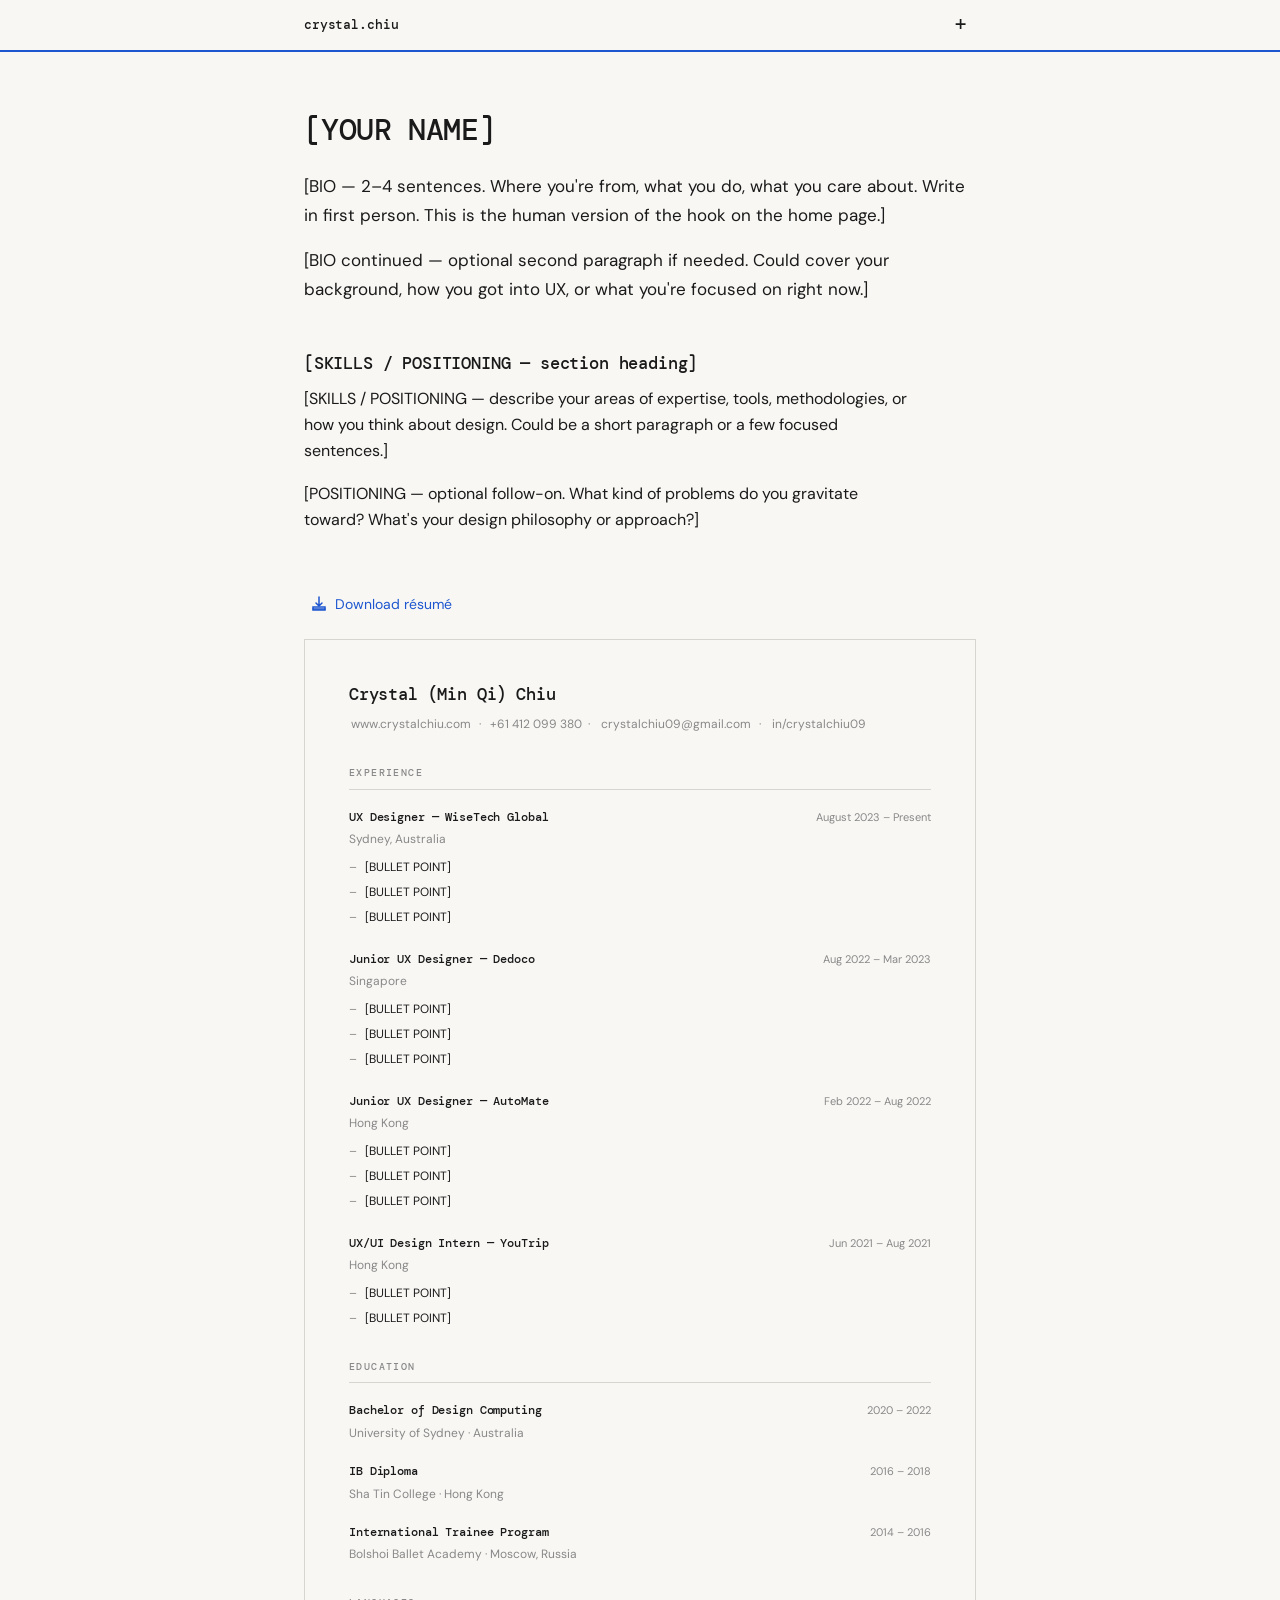
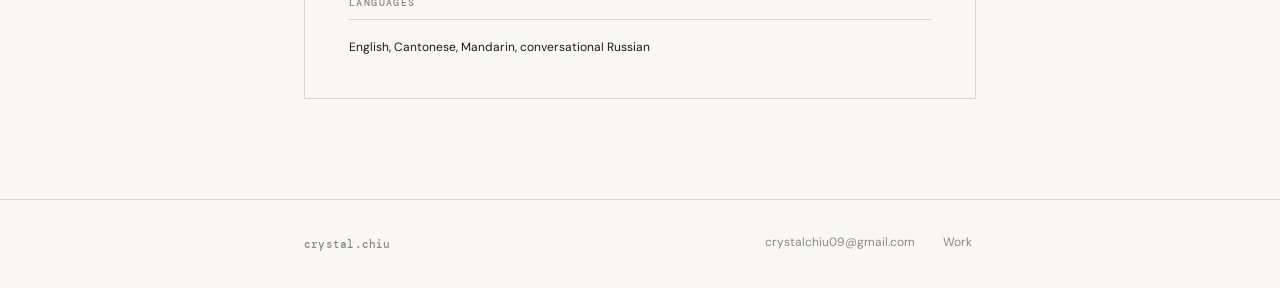
==== about.html @ 02e053de "Add portfolio files" ====
<!DOCTYPE html>
<html lang="en">
<head>
  <meta charset="UTF-8">
  <meta name="viewport" content="width=device-width, initial-scale=1.0">
  <title>About — crystal.chiu</title>
  <link rel="stylesheet" href="styles.css">
</head>
<body>

  <!-- ── NAVIGATION ─────────────────────────────────────────────── -->
  <nav id="site-nav">
    <div class="nav__inner">
      <span class="nav__id">crystal.chiu</span>
      <button class="nav__menu-btn" id="menu-btn" aria-label="Open menu" aria-expanded="false">+</button>
    </div>
  </nav>

  <!-- ── OVERLAY MENU ───────────────────────────────────────────── -->
  <div class="overlay" id="overlay" role="dialog" aria-modal="true" aria-label="Navigation menu">
    <button class="overlay__close" id="overlay-close" aria-label="Close menu">+</button>
    <ul class="overlay__nav">
      <li><a href="index.html">Home</a></li>
      <li><a href="about.html">About</a></li>
      <li><a href="index.html#work">Work</a></li>
    </ul>
  </div>

  <main>
    <div class="container">

      <!-- ── BIO ────────────────────────────────────────────────── -->
      <section class="about-bio">
        <h1>[YOUR NAME]</h1>
        <p>[BIO — 2–4 sentences. Where you're from, what you do, what you care about. Write in first person. This is the human version of the hook on the home page.]</p>
        <p>[BIO continued — optional second paragraph if needed. Could cover your background, how you got into UX, or what you're focused on right now.]</p>
      </section>

      <!-- ── SKILLS / POSITIONING ───────────────────────────────── -->
      <section class="skills-section">
        <h2>[SKILLS / POSITIONING — section heading]</h2>
        <p>[SKILLS / POSITIONING — describe your areas of expertise, tools, methodologies, or how you think about design. Could be a short paragraph or a few focused sentences.]</p>
        <p>[POSITIONING — optional follow-on. What kind of problems do you gravitate toward? What's your design philosophy or approach?]</p>
      </section>

      <!-- ── RESUME ─────────────────────────────────────────────── -->
      <section class="resume-section">

        <a href="crystal-chiu-resume.pdf" class="resume-download" download>
          <svg width="16" height="16" viewBox="0 0 16 16" fill="none" aria-hidden="true">
            <path d="M8 1v9M8 10l-3-3M8 10l3-3" stroke="currentColor" stroke-width="1.5" stroke-linecap="round" stroke-linejoin="round"/>
            <path d="M2 13h12" stroke="currentColor" stroke-width="1.5" stroke-linecap="round"/>
            <rect x="2" y="11" width="12" height="3" rx="0" stroke="currentColor" stroke-width="1.5" fill="none"/>
          </svg>
          Download résumé
        </a>

        <div class="resume">

          <p class="resume__name">Crystal (Min Qi) Chiu</p>
          <p class="resume__contact">
            <a href="https://www.crystalchiu.com">www.crystalchiu.com</a>&ensp;·&ensp;
            +61 412 099 380&ensp;·&ensp;
            <a href="mailto:crystalchiu09@gmail.com">crystalchiu09@gmail.com</a>&ensp;·&ensp;
            <a href="https://linkedin.com/in/crystalchiu09">in/crystalchiu09</a>
          </p>

          <!-- Experience -->
          <div class="resume__section">
            <p class="resume__section-heading">Experience</p>

            <div class="resume__entry">
              <div class="resume__entry-header">
                <span class="resume__role">UX Designer — WiseTech Global</span>
                <span class="resume__date">August 2023 – Present</span>
              </div>
              <p class="resume__org">Sydney, Australia</p>
              <ul class="resume__bullets">
                <li>[BULLET POINT]</li>
                <li>[BULLET POINT]</li>
                <li>[BULLET POINT]</li>
              </ul>
            </div>

            <div class="resume__entry">
              <div class="resume__entry-header">
                <span class="resume__role">Junior UX Designer — Dedoco</span>
                <span class="resume__date">Aug 2022 – Mar 2023</span>
              </div>
              <p class="resume__org">Singapore</p>
              <ul class="resume__bullets">
                <li>[BULLET POINT]</li>
                <li>[BULLET POINT]</li>
                <li>[BULLET POINT]</li>
              </ul>
            </div>

            <div class="resume__entry">
              <div class="resume__entry-header">
                <span class="resume__role">Junior UX Designer — AutoMate</span>
                <span class="resume__date">Feb 2022 – Aug 2022</span>
              </div>
              <p class="resume__org">Hong Kong</p>
              <ul class="resume__bullets">
                <li>[BULLET POINT]</li>
                <li>[BULLET POINT]</li>
                <li>[BULLET POINT]</li>
              </ul>
            </div>

            <div class="resume__entry">
              <div class="resume__entry-header">
                <span class="resume__role">UX/UI Design Intern — YouTrip</span>
                <span class="resume__date">Jun 2021 – Aug 2021</span>
              </div>
              <p class="resume__org">Hong Kong</p>
              <ul class="resume__bullets">
                <li>[BULLET POINT]</li>
                <li>[BULLET POINT]</li>
              </ul>
            </div>

          </div>

          <!-- Education -->
          <div class="resume__section">
            <p class="resume__section-heading">Education</p>

            <div class="resume__edu-entry">
              <div class="resume__edu-header">
                <span class="resume__degree">Bachelor of Design Computing</span>
                <span class="resume__date">2020 – 2022</span>
              </div>
              <p class="resume__school">University of Sydney · Australia</p>
            </div>

            <div class="resume__edu-entry">
              <div class="resume__edu-header">
                <span class="resume__degree">IB Diploma</span>
                <span class="resume__date">2016 – 2018</span>
              </div>
              <p class="resume__school">Sha Tin College · Hong Kong</p>
            </div>

            <div class="resume__edu-entry">
              <div class="resume__edu-header">
                <span class="resume__degree">International Trainee Program</span>
                <span class="resume__date">2014 – 2016</span>
              </div>
              <p class="resume__school">Bolshoi Ballet Academy · Moscow, Russia</p>
            </div>

          </div>

          <!-- Languages -->
          <div class="resume__section">
            <p class="resume__section-heading">Languages</p>
            <p class="resume__lang-list">English, Cantonese, Mandarin, conversational Russian</p>
          </div>

        </div><!-- .resume -->

      </section>

    </div>
  </main>

  <!-- ── FOOTER ─────────────────────────────────────────────────── -->
  <footer>
    <div class="footer__inner">
      <span class="footer__id">crystal.chiu</span>
      <ul class="footer__links">
        <li><a href="mailto:crystalchiu09@gmail.com">crystalchiu09@gmail.com</a></li>
        <li><a href="index.html">Work</a></li>
      </ul>
    </div>
  </footer>

  <script>
    (function () {
      var nav = document.getElementById('site-nav');
      var lastY = window.scrollY;

      window.addEventListener('scroll', function () {
        var y = window.scrollY;
        if (y > lastY && y > 80) {
          nav.classList.add('nav--hidden');
        } else {
          nav.classList.remove('nav--hidden');
        }
        lastY = y;
      }, { passive: true });

      var btn = document.getElementById('menu-btn');
      var overlay = document.getElementById('overlay');
      var closeBtn = document.getElementById('overlay-close');
      var overlayLinks = overlay.querySelectorAll('a');

      function openOverlay() {
        overlay.classList.add('overlay--open');
        btn.setAttribute('aria-expanded', 'true');
        document.body.style.overflow = 'hidden';
        closeBtn.focus();
      }

      function closeOverlay() {
        overlay.classList.remove('overlay--open');
        btn.setAttribute('aria-expanded', 'false');
        document.body.style.overflow = '';
        btn.focus();
      }

      btn.addEventListener('click', function () {
        overlay.classList.contains('overlay--open') ? closeOverlay() : openOverlay();
      });

      closeBtn.addEventListener('click', closeOverlay);

      overlayLinks.forEach(function (link) {
        link.addEventListener('click', closeOverlay);
      });

      document.addEventListener('keydown', function (e) {
        if (e.key === 'Escape' && overlay.classList.contains('overlay--open')) {
          closeOverlay();
        }
      });
    }());
  </script>

</body>
</html>
---- styles.css ----
@import url('https://fonts.googleapis.com/css2?family=DM+Mono:ital,wght@0,400;0,500;1,400&family=DM+Sans:ital,opsz,wght@0,9..40,300;0,9..40,400;0,9..40,500;1,9..40,400&family=Inter:wght@400;500;600&display=swap');

/* ─── Custom Properties ──────────────────────────────────────────── */

:root {
  --bg:             #F8F7F4;
  --blue:           #1d56cf;
  --dark:           #1a1a1a;
  --text:           #1a1a1a;
  --muted:          #888;
  --border:         #d6d5d0;
  --hl:             rgba(29, 86, 207, 0.09);
  --font-mono:      'DM Mono', monospace;
  --font-sans:      'DM Sans', sans-serif;
  --max-w:          720px;
  --nav-h:          52px;
  --folder-blue:    #74bde0;
  --folder-blue-dk: #5aabde;
  --sticker-purple: #6b2df5;
  --sticker-pink:   #ff2d8f;
}

/* ─── DM Mono weight cap (max available: 500 Medium) ─────────────── */

.nav__id, .nav__menu-btn, .overlay__close, .overlay__nav a,
h1, h2, h3,
.section-label, .case-study-label, .case-study-title,
.gate-divider__label, .gate__prompt, .gate__submit, .gate__error,
.resume__name, .resume__section-heading, .resume__role, .resume__degree,
.footer__id, .folder-hero__name, .case-study-back {
  font-weight: 500;
}

/* ─── Reset ──────────────────────────────────────────────────────── */

*, *::before, *::after {
  box-sizing: border-box;
  margin: 0;
  padding: 0;
}

html {
  scroll-behavior: smooth;
}

body {
  background: var(--bg);
  color: var(--text);
  font-family: var(--font-sans);
  font-size: 16px;
  line-height: 1.65;
  -webkit-font-smoothing: antialiased;
  -moz-osx-font-smoothing: grayscale;
}

img, svg {
  display: block;
  max-width: 100%;
}

/* ─── Navigation ─────────────────────────────────────────────────── */

nav {
  position: fixed;
  top: 0;
  left: 0;
  right: 0;
  height: var(--nav-h);
  background: var(--bg);
  border-bottom: 2px solid var(--blue);
  z-index: 100;
  transition: transform 0.28s ease;
}

nav.nav--hidden {
  transform: translateY(calc(-1 * var(--nav-h) - 2px));
}

.nav__inner {
  display: flex;
  align-items: center;
  justify-content: space-between;
  max-width: var(--max-w);
  margin: 0 auto;
  height: 100%;
  padding: 0 24px;
}

.nav__id {
  font-family: var(--font-mono);
  font-size: 13px;
  font-weight: 500;
  color: var(--text);
  white-space: nowrap;
  letter-spacing: -0.01em;
}

.nav__menu-btn {
  background: none;
  border: none;
  cursor: pointer;
  font-family: var(--font-mono);
  font-size: 22px;
  font-weight: 400;
  color: var(--text);
  line-height: 1;
  padding: 0;
  width: 32px;
  height: 32px;
  display: flex;
  align-items: center;
  justify-content: center;
  transition: background-color 0.15s ease;
}

.nav__menu-btn:hover {
  background-color: var(--hl);
}

/* ─── Nav — Inline items (index.html) ───────────────────────────── */

.nav__items {
  display: flex;
  align-items: center;
  gap: 20px;
}

/* work ∨ dropdown */
.nav__work {
  position: relative;
}

.nav__work-label {
  font-family: var(--font-sans);
  font-size: 13px;
  color: var(--muted);
  cursor: default;
  padding: 3px 6px;
  transition: background-color 0.15s ease, color 0.15s ease;
  user-select: none;
}

.nav__chevron {
  font-size: 9px;
  margin-left: 1px;
}

.nav__work:hover .nav__work-label {
  background-color: var(--hl);
  color: var(--text);
}

.nav__work-menu {
  position: absolute;
  top: calc(100% + 10px);
  left: -8px;
  background: var(--bg);
  border: 1px solid var(--border);
  min-width: 190px;
  z-index: 150;
  display: none;
}

.nav__work:hover .nav__work-menu {
  display: block;
}

.nav__work-menu a {
  display: block;
  font-family: var(--font-sans);
  font-size: 13px;
  color: var(--text);
  text-decoration: none;
  padding: 10px 14px;
  border-bottom: 1px solid var(--border);
  transition: background-color 0.15s ease;
}

.nav__work-menu a:last-child {
  border-bottom: none;
}

.nav__work-menu a:hover {
  background-color: var(--hl);
}

/* resume link */
.nav__resume {
  font-family: var(--font-sans);
  font-size: 13px;
  color: var(--muted);
  text-decoration: none;
  padding: 3px 6px;
  transition: background-color 0.15s ease, color 0.15s ease;
}

.nav__resume:hover {
  background-color: var(--hl);
  color: var(--text);
}

/* ─── Overlay Menu ───────────────────────────────────────────────── */

.overlay {
  position: fixed;
  inset: 0;
  background: var(--dark);
  z-index: 200;
  display: flex;
  flex-direction: column;
  align-items: center;
  justify-content: center;
  opacity: 0;
  pointer-events: none;
  transition: opacity 0.22s ease;
}

.overlay.overlay--open {
  opacity: 1;
  pointer-events: all;
}

.overlay__close {
  position: absolute;
  top: 10px;
  right: 24px;
  background: none;
  border: none;
  cursor: pointer;
  font-family: var(--font-mono);
  font-size: 22px;
  font-weight: 400;
  color: #666;
  width: 32px;
  height: 32px;
  display: flex;
  align-items: center;
  justify-content: center;
  transition: color 0.15s ease, background-color 0.15s ease;
}

.overlay__close:hover {
  color: #fff;
  background-color: rgba(255, 255, 255, 0.06);
}

.overlay__nav {
  list-style: none;
  text-align: center;
  display: flex;
  flex-direction: column;
  gap: 24px;
}

.overlay__nav a {
  font-family: var(--font-mono);
  font-size: clamp(34px, 7vw, 58px);
  font-weight: 500;
  color: #c0c0c0;
  text-decoration: none;
  display: inline-block;
  padding: 4px 16px;
  letter-spacing: -0.03em;
  transition: background-color 0.15s ease, color 0.15s ease;
}

.overlay__nav a:hover {
  background-color: rgba(29, 86, 207, 0.22);
  color: #fff;
}

/* ─── Layout ─────────────────────────────────────────────────────── */

main {
  padding-top: calc(var(--nav-h) + 60px);
  padding-bottom: 100px;
}

.container {
  max-width: var(--max-w);
  margin: 0 auto;
  padding: 0 24px;
}

/* ─── Typography ─────────────────────────────────────────────────── */

h1 {
  font-family: var(--font-mono);
  font-size: clamp(22px, 4vw, 30px);
  font-weight: 500;
  line-height: 1.2;
  letter-spacing: -0.02em;
  margin-bottom: 24px;
}

h2 {
  font-family: var(--font-mono);
  font-size: clamp(14px, 2vw, 17px);
  font-weight: 500;
  line-height: 1.3;
  letter-spacing: -0.01em;
  margin-bottom: 12px;
  margin-top: 44px;
}

h3 {
  font-family: var(--font-mono);
  font-size: 13px;
  font-weight: 500;
  line-height: 1.4;
  margin-bottom: 8px;
  margin-top: 28px;
}

p {
  margin-bottom: 16px;
}

p:last-child {
  margin-bottom: 0;
}

a {
  color: var(--blue);
  text-decoration: none;
}

ul, ol {
  padding-left: 20px;
}

li {
  margin-bottom: 6px;
}

/* ─── Home — Folder Hero ─────────────────────────────────────────── */

.folder-hero {
  display: flex;
  flex-direction: column;
  align-items: center;
  padding-top: 44px;
  margin-bottom: 72px;
  /* paint above the fixed nav (z:100) so stickers are never clipped */
  position: relative;
  z-index: 101;
}

/* Hover trigger. Width drives the SVG scale; height is set by .folder__bottom img. */
.folder {
  position: relative;
  width: 420px;
  cursor: pointer;
  isolation: isolate;
}

/* ── SVG layers ── */

/* Layer 1 — back folder (tab + body). In-flow → sets container height. */
.folder__bottom {
  display: block;
  width: 100%;
  position: relative;
  z-index: 1;
}

/* Layer 3 — front panel. Both SVGs bottom-aligned; default (taller) covers
   stickers at rest; hover (shorter) reveals them on hover.
   Default SVG height  = 420 × 815/1160 ≈ 295px → top edge ≈ 62px from container top
   Hover  SVG height  = 420 × 572/1160 ≈ 207px → top edge ≈ 151px from container top */
.folder__top {
  position: absolute;
  bottom: 0;
  left: 0;
  width: 100%;
  z-index: 3;
  pointer-events: none;
  transition: opacity 0.38s ease;
}
.folder__top--default { opacity: 1; }
.folder__top--hover   { opacity: 0; }

.folder:hover .folder__top--default { opacity: 0; }
.folder:hover .folder__top--hover   { opacity: 1; }

/* ─── Stickers ───────────────────────────────────────────────────── */

/* Layer 2 — stickers sit between back (z:1) and front (z:3).
   Font/size spec: Inter 500, -0.02em tracking, 5px stroke, bold look. */
.sticker {
  position: absolute;
  z-index: 2;
  font-family: 'Inter', sans-serif;
  font-weight: 700;
  font-size: 18px;
  letter-spacing: -0.02em;
  line-height: 1;
  white-space: nowrap;
  padding: 11px 24px;
  border-radius: 999px;
  background: #fff;
  border: 4px solid;
  text-decoration: none;
  /* Smooth return to resting state on hover-out */
  transition: transform 0.3s ease-out;
}

.sticker-purple {
  color: var(--sticker-purple);
  border-color: var(--sticker-purple);
}

.sticker-pink {
  color: var(--sticker-pink);
  border-color: var(--sticker-pink);
}

/* Sticker positions — two rows inside the ~102px hover-reveal gap.
   Container = 420×358px. Default panel top ≈ y:62. Hover panel top ≈ y:151.

   Row 1 (top ≈ 52–57px): pill tops peek 5–11px above default panel at y:62.
   Row 2 (top ≈ 93–97px): fully hidden behind default panel, revealed on hover.

   Horizontal layout (pill widths at 18px Inter):
     sticker-1 "ux designer"      ≈ 178px wide → x:228–406
     sticker-2 "@ wisetech global"≈ 248px wide → x:0–248   (text ends ~214, gap before sticker-1 ✓)
     sticker-3 "sydney, australia"≈ 236px wide → x:10–246  (text ends ~210, gap before sticker-4 ✓)
     sticker-4 "contact me!"      ≈ 170px wide → x:236–406

   DOM order: sticker-3 → sticker-4 → sticker-2 → sticker-1
   (Row 1 stickers painted on top of Row 2, so row 1 pill bodies mask row 2 tops) */
.sticker-1 { left: 228px; top:  52px; transform: rotate(-5deg);  } /* ux designer       */
.sticker-2 { left:   0px; top:  57px; transform: rotate(-7deg);  } /* @ wisetech global */
.sticker-3 { left:  10px; top: 100px; transform: rotate(7deg);   } /* sydney, australia */
.sticker-4 { left: 236px; top: 100px; transform: rotate(-5deg);  } /* contact me!       */

/* Disable transition during forward animation so it doesn't fight @keyframes */
.folder:hover .sticker {
  transition: none;
}

/* Staggered reveal — stickers slide up with spring easing as panel opens.
   from-transform matches resting rotation to prevent jump on hover-in. */
.folder:hover .sticker-1 { animation: reveal-1 0.38s cubic-bezier(0.34, 1.56, 0.64, 1) 0.00s forwards; }
.folder:hover .sticker-2 { animation: reveal-2 0.38s cubic-bezier(0.34, 1.56, 0.64, 1) 0.07s forwards; }
.folder:hover .sticker-3 { animation: reveal-3 0.38s cubic-bezier(0.34, 1.56, 0.64, 1) 0.14s forwards; }
.folder:hover .sticker-4 { animation: reveal-4 0.38s cubic-bezier(0.34, 1.56, 0.64, 1) 0.21s forwards; }

@keyframes reveal-1 {
  from { transform: rotate(-5deg) translateY(10px); }
  to   { transform: rotate(-5deg) translateY(0px);  }
}
@keyframes reveal-2 {
  from { transform: rotate(-7deg) translateY(10px); }
  to   { transform: rotate(-7deg) translateY(0px);  }
}
@keyframes reveal-3 {
  from { transform: rotate(7deg)  translateY(10px); }
  to   { transform: rotate(7deg)  translateY(0px);  }
}
@keyframes reveal-4 {
  from { transform: rotate(-5deg) translateY(10px); }
  to   { transform: rotate(-5deg) translateY(0px);  }
}

/* crystal.chiu name below folder */
.folder-hero__name {
  font-family: var(--font-mono);
  font-weight: 500;
  font-size: clamp(24px, 5vw, 40px);
  letter-spacing: -0.02em;
  color: var(--text);
  margin-top: 20px;
  margin-bottom: 0;
  line-height: 1;
  user-select: none;
}

/* ─── Section Label ──────────────────────────────────────────────── */

.section-label {
  font-family: var(--font-mono);
  font-size: 10px;
  text-transform: uppercase;
  letter-spacing: 0.14em;
  color: var(--muted);
  display: block;
  margin-bottom: 0;
}

/* ─── Project List ───────────────────────────────────────────────── */

.project-list {
  list-style: none;
  border-top: 1px solid var(--border);
  margin-top: 12px;
  padding: 0;
}

.project-entry {
  padding: 22px 0;
  border-bottom: 1px solid var(--border);
  display: grid;
  grid-template-columns: 1fr auto;
  align-items: center;
  gap: 20px;
}

.project-entry__title {
  font-family: 'Inter', sans-serif;
  font-size: 14px;
  font-weight: 600;
  margin: 0 0 5px 0;
  letter-spacing: -0.01em;
}

.project-entry__tagline {
  font-size: 14px;
  color: var(--muted);
  margin: 0;
  line-height: 1.5;
}

.project-entry__link {
  font-family: 'Inter', sans-serif;
  font-size: 11px;
  font-weight: 500;
  letter-spacing: 0.01em;
  color: var(--blue);
  text-decoration: none;
  white-space: nowrap;
  padding: 6px 12px;
  border: 1px solid var(--blue);
  transition: background-color 0.15s ease, color 0.15s ease;
}

.project-entry__link:hover {
  background-color: var(--blue);
  color: #fff;
}

/* ─── About Page ─────────────────────────────────────────────────── */

.about-bio p {
  font-size: 17px;
  line-height: 1.7;
  max-width: 56ch;
}

.skills-section {
  margin-top: 48px;
}

.skills-section p {
  font-size: 16px;
  max-width: 56ch;
}

/* ─── Resume ─────────────────────────────────────────────────────── */

.resume-section {
  margin-top: 56px;
}

.resume-download {
  display: inline-flex;
  align-items: center;
  gap: 8px;
  font-family: var(--font-sans);
  font-size: 14px;
  color: var(--blue);
  text-decoration: none;
  padding: 3px 7px;
  margin-bottom: 20px;
  transition: background-color 0.15s ease;
}

.resume-download:hover {
  background-color: var(--hl);
}

.resume-download svg {
  flex-shrink: 0;
}

.resume {
  border: 1px solid var(--border);
  padding: 40px 44px;
}

.resume__name {
  font-family: var(--font-mono);
  font-size: 17px;
  font-weight: 500;
  letter-spacing: -0.01em;
  margin-bottom: 6px;
}

.resume__contact {
  font-size: 12px;
  color: var(--muted);
  line-height: 1.8;
  margin-bottom: 0;
}

.resume__contact a {
  color: var(--muted);
  text-decoration: none;
  padding: 0 2px;
  transition: background-color 0.15s ease, color 0.15s ease;
}

.resume__contact a:hover {
  background-color: var(--hl);
  color: var(--blue);
}

.resume__section {
  margin-top: 30px;
}

.resume__section-heading {
  font-family: var(--font-mono);
  font-size: 10px;
  font-weight: 500;
  text-transform: uppercase;
  letter-spacing: 0.14em;
  color: var(--muted);
  border-bottom: 1px solid var(--border);
  padding-bottom: 7px;
  margin-bottom: 18px;
}

.resume__entry {
  margin-bottom: 22px;
}

.resume__entry:last-child {
  margin-bottom: 0;
}

.resume__entry-header {
  display: flex;
  justify-content: space-between;
  align-items: baseline;
  gap: 16px;
  margin-bottom: 2px;
  flex-wrap: wrap;
}

.resume__role {
  font-family: var(--font-mono);
  font-size: 12px;
  font-weight: 500;
  letter-spacing: -0.01em;
}

.resume__date {
  font-family: var(--font-sans);
  font-size: 11px;
  color: var(--muted);
  white-space: nowrap;
}

.resume__org {
  font-family: var(--font-sans);
  font-size: 12px;
  color: var(--muted);
  margin-bottom: 9px;
}

.resume__bullets {
  list-style: none;
  padding: 0;
  margin: 0;
}

.resume__bullets li {
  font-family: var(--font-sans);
  font-size: 12px;
  line-height: 1.65;
  padding-left: 16px;
  position: relative;
  margin-bottom: 5px;
  color: var(--text);
}

.resume__bullets li:last-child {
  margin-bottom: 0;
}

.resume__bullets li::before {
  content: '–';
  position: absolute;
  left: 0;
  color: var(--muted);
}

.resume__edu-entry {
  margin-bottom: 18px;
}

.resume__edu-entry:last-child {
  margin-bottom: 0;
}

.resume__edu-header {
  display: flex;
  justify-content: space-between;
  align-items: baseline;
  gap: 16px;
  flex-wrap: wrap;
}

.resume__degree {
  font-family: var(--font-mono);
  font-size: 12px;
  font-weight: 500;
  letter-spacing: -0.01em;
}

.resume__school {
  font-family: var(--font-sans);
  font-size: 12px;
  color: var(--muted);
  margin-top: 3px;
}

.resume__lang-list {
  font-family: var(--font-sans);
  font-size: 12px;
  color: var(--text);
  margin-top: 8px;
  line-height: 1.65;
}

/* ─── Case Study Pages ───────────────────────────────────────────── */

.case-study-back {
  font-family: var(--font-mono);
  font-size: 11px;
  font-weight: 500;
  letter-spacing: 0.05em;
  color: var(--muted);
  text-decoration: none;
  display: inline-flex;
  align-items: center;
  gap: 6px;
  margin-bottom: 36px;
  padding: 2px 5px;
  transition: background-color 0.15s ease, color 0.15s ease;
}

.case-study-back:hover {
  background-color: var(--hl);
  color: var(--blue);
}

.case-study-label {
  font-family: var(--font-mono);
  font-size: 10px;
  font-weight: 500;
  text-transform: uppercase;
  letter-spacing: 0.14em;
  color: var(--muted);
  display: block;
  margin-bottom: 12px;
}

.case-study-title {
  font-family: var(--font-mono);
  font-size: clamp(22px, 4vw, 30px);
  font-weight: 500;
  letter-spacing: -0.025em;
  margin-bottom: 20px;
}

.tldr {
  font-size: 17px;
  font-weight: 500;
  line-height: 1.65;
  max-width: 56ch;
  color: var(--text);
  margin-bottom: 52px;
}

.teaser-section {
  margin-bottom: 36px;
}

.teaser-section h2 {
  margin-top: 0;
}

.teaser-section p {
  font-size: 15px;
  color: var(--muted);
  max-width: 58ch;
}

/* ─── Password Gate ──────────────────────────────────────────────── */

.gate-divider {
  margin: 64px 0 44px;
  display: flex;
  align-items: center;
  gap: 16px;
}

.gate-divider::before,
.gate-divider::after {
  content: '';
  flex: 1;
  height: 1px;
  background: var(--border);
}

.gate-divider__label {
  font-family: var(--font-mono);
  font-size: 10px;
  font-weight: 500;
  text-transform: uppercase;
  letter-spacing: 0.14em;
  color: var(--muted);
  white-space: nowrap;
}

.gate {
  margin-bottom: 80px;
}

.gate__prompt {
  font-family: var(--font-mono);
  font-size: 11px;
  font-weight: 500;
  text-transform: uppercase;
  letter-spacing: 0.1em;
  color: var(--muted);
  display: block;
  margin-bottom: 14px;
}

.gate__form {
  display: flex;
  max-width: 360px;
}

.gate__input {
  flex: 1;
  font-family: var(--font-mono);
  font-size: 13px;
  padding: 10px 14px;
  background: var(--bg);
  border: 1px solid var(--border);
  border-right: none;
  color: var(--text);
  outline: none;
  transition: border-color 0.15s ease;
  min-width: 0;
}

.gate__input:focus {
  border-color: var(--blue);
}

.gate__input::placeholder {
  color: #c0c0b8;
}

.gate__submit {
  font-family: var(--font-mono);
  font-size: 11px;
  font-weight: 500;
  letter-spacing: 0.06em;
  padding: 10px 18px;
  background: var(--blue);
  color: #fff;
  border: 1px solid var(--blue);
  cursor: pointer;
  white-space: nowrap;
  transition: opacity 0.15s ease;
}

.gate__submit:hover {
  opacity: 0.82;
}

.gate__error {
  font-family: var(--font-mono);
  font-size: 11px;
  font-weight: 500;
  color: #b52a2a;
  margin-top: 10px;
  display: none;
  letter-spacing: 0.02em;
}

.gate__error.visible {
  display: block;
}

.full-content {
  display: none;
}

.full-content.unlocked {
  display: block;
}

.full-content h2 {
  margin-top: 44px;
}

.full-content h2:first-child {
  margin-top: 0;
}

.full-content p {
  font-size: 15px;
  max-width: 58ch;
}

/* ─── Footer ─────────────────────────────────────────────────────── */

footer {
  border-top: 1px solid var(--border);
  padding: 28px 0;
}

.footer__inner {
  max-width: var(--max-w);
  margin: 0 auto;
  padding: 0 24px;
  display: flex;
  justify-content: space-between;
  align-items: center;
  gap: 16px;
  flex-wrap: wrap;
}

.footer__id {
  font-family: var(--font-mono);
  font-size: 11px;
  font-weight: 500;
  color: var(--muted);
  letter-spacing: 0.02em;
}

.footer__links {
  display: flex;
  gap: 20px;
  list-style: none;
  padding: 0;
}

.footer__links a {
  font-family: var(--font-sans);
  font-size: 12px;
  color: var(--muted);
  text-decoration: none;
  padding: 2px 4px;
  transition: background-color 0.15s ease, color 0.15s ease;
}

.footer__links a:hover {
  background-color: var(--hl);
  color: var(--blue);
}

/* ─── Responsive ─────────────────────────────────────────────────── */

@media (max-width: 600px) {
  .project-entry {
    grid-template-columns: 1fr;
  }

  .project-entry__link {
    justify-self: start;
    margin-top: 10px;
  }

  .resume {
    padding: 28px 20px;
  }

  .resume__entry-header,
  .resume__edu-header {
    flex-direction: column;
    gap: 1px;
  }

  .gate__form {
    max-width: 100%;
  }

  .folder-hero__name {
    font-size: clamp(26px, 10vw, 36px);
  }
}
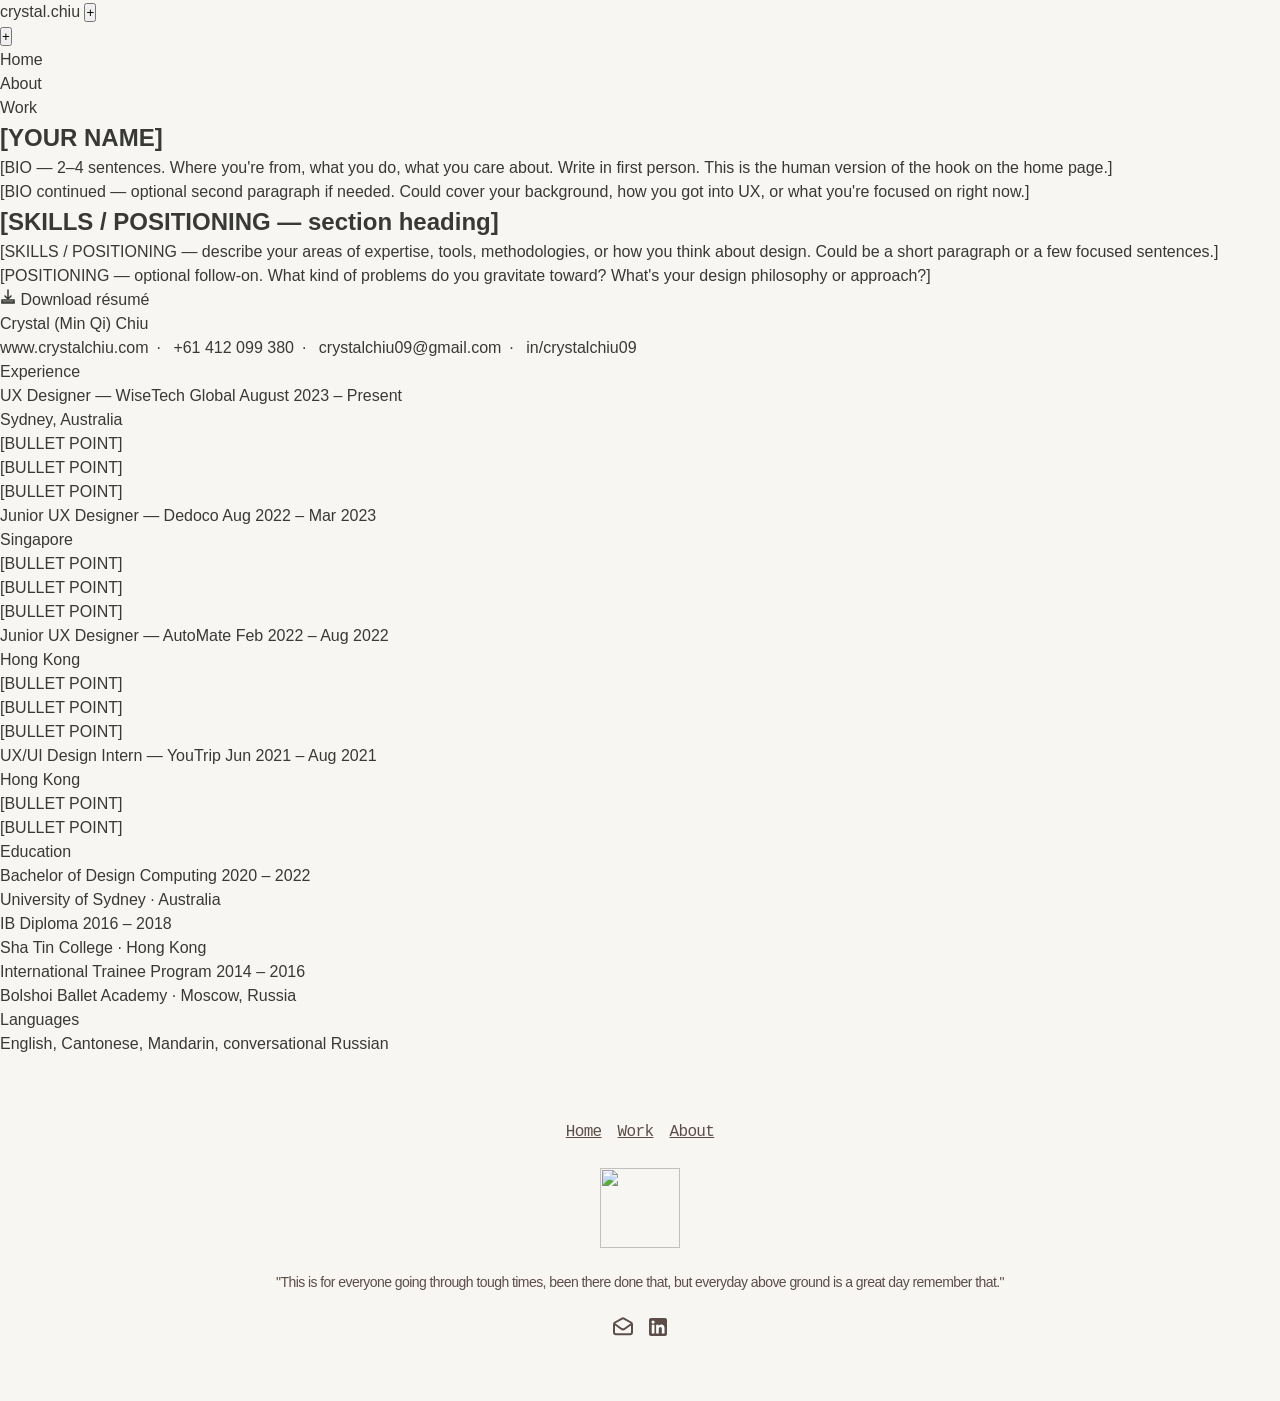
==== commit 54d2b0f6: "Add footer to all pages with nav links, social icons, and hover states Co-Authored-By: Claude Sonnet" ====
--- a/about.html
+++ b/about.html
@@ -166,14 +166,30 @@
   </main>
 
   <!-- ── FOOTER ─────────────────────────────────────────────────── -->
-  <footer>
-    <div class="footer__inner">
-      <span class="footer__id">crystal.chiu</span>
-      <ul class="footer__links">
-        <li><a href="mailto:crystalchiu09@gmail.com">crystalchiu09@gmail.com</a></li>
-        <li><a href="index.html">Work</a></li>
-      </ul>
-    </div>
+  <footer class="footer">
+      <div class="footer-links">
+          <a href="index.html" class="footer-link">Home</a>
+          <a href="index.html#work" class="footer-link">Work</a>
+          <a href="index.html#about" class="footer-link">About</a>
+      </div>
+      <img src="images/footer-icon.png" alt="" class="footer-icon">
+      <p class="footer-quote">
+          "This is for everyone going through tough times, been there done that, but everyday above ground is a great day remember that."
+      </p>
+      <div class="footer-socials">
+          <a href="mailto:crystalchiu09@gmail.com" target="_blank" class="footer-social" aria-label="Email">
+              <svg width="20" height="20" viewBox="0 0 20 20" fill="none" xmlns="http://www.w3.org/2000/svg">
+                  <path d="M2 7.2865L8.2 11.715C9.2667 12.4769 10.7333 12.4769 11.8 11.715L18 7.28645" stroke="currentColor" stroke-width="2" stroke-linecap="round" stroke-linejoin="round"/>
+                  <path d="M1 7.28325C1 6.5436 1.39378 5.8621 2.02871 5.5029L9.0287 1.54274C9.6328 1.20102 10.3672 1.20102 10.9713 1.54274L17.9713 5.5029C18.6062 5.8621 19 6.5436 19 7.28325V15.2498C19 16.3746 18.1046 17.2864 17 17.2864H3C1.89543 17.2864 1 16.3746 1 15.2498V7.28325Z" stroke="currentColor" stroke-width="2" stroke-linecap="round"/>
+              </svg>
+          </a>
+          <a href="https://www.linkedin.com/in/crystalchiu01/" target="_blank" class="footer-social" aria-label="LinkedIn">
+              <svg width="18" height="18" viewBox="0 0 18 18" fill="none" xmlns="http://www.w3.org/2000/svg">
+                  <path fill-rule="evenodd" clip-rule="evenodd" d="M2 18H16C17.1046 18 18 17.1046 18 16V2C18 0.89543 17.1046 0 16 0H2C0.89543 0 0 0.89543 0 2V16C0 17.1046 0.89543 18 2 18Z" fill="currentColor"/>
+                  <path fill-rule="evenodd" clip-rule="evenodd" d="M15.5 15.5H12.8289V10.9505C12.8289 9.70319 12.3549 9.00613 11.3677 9.00613C10.2937 9.00613 9.73252 9.73153 9.73252 10.9505V15.5H7.15833V6.83333H9.73252V8.00073C9.73252 8.00073 10.5065 6.56855 12.3456 6.56855C14.1839 6.56855 15.5 7.69112 15.5 10.0128V15.5ZM4.08734 5.6985C3.21051 5.6985 2.5 4.98241 2.5 4.09925C2.5 3.21609 3.21051 2.5 4.08734 2.5C4.96416 2.5 5.67425 3.21609 5.67425 4.09925C5.67425 4.98241 4.96416 5.6985 4.08734 5.6985ZM2.75814 15.5H5.44235V6.83333H2.75814V15.5Z" fill="white"/>
+              </svg>
+          </a>
+      </div>
   </footer>
 
   <script>
--- a/styles.css
+++ b/styles.css
@@ -1,999 +1,681 @@
-@import url('https://fonts.googleapis.com/css2?family=DM+Mono:ital,wght@0,400;0,500;1,400&family=DM+Sans:ital,opsz,wght@0,9..40,300;0,9..40,400;0,9..40,500;1,9..40,400&family=Inter:wght@400;500;600&display=swap');
-
-/* ─── Custom Properties ──────────────────────────────────────────── */
-
+/* ==========================================
+   CSS Custom Properties
+   ========================================== */
 :root {
-  --bg:             #F8F7F4;
-  --blue:           #1d56cf;
-  --dark:           #1a1a1a;
-  --text:           #1a1a1a;
-  --muted:          #888;
-  --border:         #d6d5d0;
-  --hl:             rgba(29, 86, 207, 0.09);
-  --font-mono:      'DM Mono', monospace;
-  --font-sans:      'DM Sans', sans-serif;
-  --max-w:          720px;
-  --nav-h:          52px;
-  --folder-blue:    #74bde0;
-  --folder-blue-dk: #5aabde;
-  --sticker-purple: #6b2df5;
-  --sticker-pink:   #ff2d8f;
-}
-
-/* ─── DM Mono weight cap (max available: 500 Medium) ─────────────── */
-
-.nav__id, .nav__menu-btn, .overlay__close, .overlay__nav a,
-h1, h2, h3,
-.section-label, .case-study-label, .case-study-title,
-.gate-divider__label, .gate__prompt, .gate__submit, .gate__error,
-.resume__name, .resume__section-heading, .resume__role, .resume__degree,
-.footer__id, .folder-hero__name, .case-study-back {
-  font-weight: 500;
-}
-
-/* ─── Reset ──────────────────────────────────────────────────────── */
-
-*, *::before, *::after {
-  box-sizing: border-box;
-  margin: 0;
-  padding: 0;
-}
-
-html {
-  scroll-behavior: smooth;
+    --color-bg: #f7f6f2;
+    --color-text: #383836;
+    --color-accent: #0e89cf;
+    --color-highlight: #3fb1f2;
+    --color-border: rgba(0, 0, 0, 0.2);
+    
+    --font-mono: 'DM Mono', monospace;
+    --font-sans: 'Inter', sans-serif;
+    
+    --transition-smooth: cubic-bezier(0.4, 0.0, 0.2, 1);
+    --transition-bounce: cubic-bezier(0.68, -0.25, 0.265, 1.25);
+}
+
+/* ==========================================
+   Reset & Base Styles
+   ========================================== */
+* {
+    margin: 0;
+    padding: 0;
+    box-sizing: border-box;
 }
 
 body {
-  background: var(--bg);
-  color: var(--text);
-  font-family: var(--font-sans);
-  font-size: 16px;
-  line-height: 1.65;
-  -webkit-font-smoothing: antialiased;
-  -moz-osx-font-smoothing: grayscale;
-}
-
-img, svg {
-  display: block;
-  max-width: 100%;
-}
-
-/* ─── Navigation ─────────────────────────────────────────────────── */
-
-nav {
-  position: fixed;
-  top: 0;
-  left: 0;
-  right: 0;
-  height: var(--nav-h);
-  background: var(--bg);
-  border-bottom: 2px solid var(--blue);
-  z-index: 100;
-  transition: transform 0.28s ease;
-}
-
-nav.nav--hidden {
-  transform: translateY(calc(-1 * var(--nav-h) - 2px));
-}
-
-.nav__inner {
-  display: flex;
-  align-items: center;
-  justify-content: space-between;
-  max-width: var(--max-w);
-  margin: 0 auto;
-  height: 100%;
-  padding: 0 24px;
-}
-
-.nav__id {
-  font-family: var(--font-mono);
-  font-size: 13px;
-  font-weight: 500;
-  color: var(--text);
-  white-space: nowrap;
-  letter-spacing: -0.01em;
-}
-
-.nav__menu-btn {
-  background: none;
-  border: none;
-  cursor: pointer;
-  font-family: var(--font-mono);
-  font-size: 22px;
-  font-weight: 400;
-  color: var(--text);
-  line-height: 1;
-  padding: 0;
-  width: 32px;
-  height: 32px;
-  display: flex;
-  align-items: center;
-  justify-content: center;
-  transition: background-color 0.15s ease;
-}
-
-.nav__menu-btn:hover {
-  background-color: var(--hl);
-}
-
-/* ─── Nav — Inline items (index.html) ───────────────────────────── */
-
-.nav__items {
-  display: flex;
-  align-items: center;
-  gap: 20px;
-}
-
-/* work ∨ dropdown */
-.nav__work {
-  position: relative;
-}
-
-.nav__work-label {
-  font-family: var(--font-sans);
-  font-size: 13px;
-  color: var(--muted);
-  cursor: default;
-  padding: 3px 6px;
-  transition: background-color 0.15s ease, color 0.15s ease;
-  user-select: none;
-}
-
-.nav__chevron {
-  font-size: 9px;
-  margin-left: 1px;
-}
-
-.nav__work:hover .nav__work-label {
-  background-color: var(--hl);
-  color: var(--text);
-}
-
-.nav__work-menu {
-  position: absolute;
-  top: calc(100% + 10px);
-  left: -8px;
-  background: var(--bg);
-  border: 1px solid var(--border);
-  min-width: 190px;
-  z-index: 150;
-  display: none;
-}
-
-.nav__work:hover .nav__work-menu {
-  display: block;
-}
-
-.nav__work-menu a {
-  display: block;
-  font-family: var(--font-sans);
-  font-size: 13px;
-  color: var(--text);
-  text-decoration: none;
-  padding: 10px 14px;
-  border-bottom: 1px solid var(--border);
-  transition: background-color 0.15s ease;
-}
-
-.nav__work-menu a:last-child {
-  border-bottom: none;
-}
-
-.nav__work-menu a:hover {
-  background-color: var(--hl);
-}
-
-/* resume link */
-.nav__resume {
-  font-family: var(--font-sans);
-  font-size: 13px;
-  color: var(--muted);
-  text-decoration: none;
-  padding: 3px 6px;
-  transition: background-color 0.15s ease, color 0.15s ease;
-}
-
-.nav__resume:hover {
-  background-color: var(--hl);
-  color: var(--text);
-}
-
-/* ─── Overlay Menu ───────────────────────────────────────────────── */
-
-.overlay {
-  position: fixed;
-  inset: 0;
-  background: var(--dark);
-  z-index: 200;
-  display: flex;
-  flex-direction: column;
-  align-items: center;
-  justify-content: center;
-  opacity: 0;
-  pointer-events: none;
-  transition: opacity 0.22s ease;
-}
-
-.overlay.overlay--open {
-  opacity: 1;
-  pointer-events: all;
-}
-
-.overlay__close {
-  position: absolute;
-  top: 10px;
-  right: 24px;
-  background: none;
-  border: none;
-  cursor: pointer;
-  font-family: var(--font-mono);
-  font-size: 22px;
-  font-weight: 400;
-  color: #666;
-  width: 32px;
-  height: 32px;
-  display: flex;
-  align-items: center;
-  justify-content: center;
-  transition: color 0.15s ease, background-color 0.15s ease;
-}
-
-.overlay__close:hover {
-  color: #fff;
-  background-color: rgba(255, 255, 255, 0.06);
-}
-
-.overlay__nav {
-  list-style: none;
-  text-align: center;
-  display: flex;
-  flex-direction: column;
-  gap: 24px;
-}
-
-.overlay__nav a {
-  font-family: var(--font-mono);
-  font-size: clamp(34px, 7vw, 58px);
-  font-weight: 500;
-  color: #c0c0c0;
-  text-decoration: none;
-  display: inline-block;
-  padding: 4px 16px;
-  letter-spacing: -0.03em;
-  transition: background-color 0.15s ease, color 0.15s ease;
-}
-
-.overlay__nav a:hover {
-  background-color: rgba(29, 86, 207, 0.22);
-  color: #fff;
-}
-
-/* ─── Layout ─────────────────────────────────────────────────────── */
-
-main {
-  padding-top: calc(var(--nav-h) + 60px);
-  padding-bottom: 100px;
-}
-
-.container {
-  max-width: var(--max-w);
-  margin: 0 auto;
-  padding: 0 24px;
-}
-
-/* ─── Typography ─────────────────────────────────────────────────── */
-
-h1 {
-  font-family: var(--font-mono);
-  font-size: clamp(22px, 4vw, 30px);
-  font-weight: 500;
-  line-height: 1.2;
-  letter-spacing: -0.02em;
-  margin-bottom: 24px;
-}
-
-h2 {
-  font-family: var(--font-mono);
-  font-size: clamp(14px, 2vw, 17px);
-  font-weight: 500;
-  line-height: 1.3;
-  letter-spacing: -0.01em;
-  margin-bottom: 12px;
-  margin-top: 44px;
-}
-
-h3 {
-  font-family: var(--font-mono);
-  font-size: 13px;
-  font-weight: 500;
-  line-height: 1.4;
-  margin-bottom: 8px;
-  margin-top: 28px;
-}
-
-p {
-  margin-bottom: 16px;
-}
-
-p:last-child {
-  margin-bottom: 0;
+    font-family: var(--font-sans);
+    color: var(--color-text);
+    background: var(--color-bg);
+    line-height: 1.5;
 }
 
 a {
-  color: var(--blue);
-  text-decoration: none;
-}
-
-ul, ol {
-  padding-left: 20px;
-}
-
-li {
-  margin-bottom: 6px;
-}
-
-/* ─── Home — Folder Hero ─────────────────────────────────────────── */
-
-.folder-hero {
-  display: flex;
-  flex-direction: column;
-  align-items: center;
-  padding-top: 44px;
-  margin-bottom: 72px;
-  /* paint above the fixed nav (z:100) so stickers are never clipped */
-  position: relative;
-  z-index: 101;
-}
-
-/* Hover trigger. Width drives the SVG scale; height is set by .folder__bottom img. */
+    text-decoration: none;
+    color: inherit;
+}
+
+/* ==========================================
+   Navigation
+   ========================================== */
+.nav {
+    position: fixed;
+    top: 0;
+    left: 0;
+    right: 0;
+    height: 63px;
+    display: flex;
+    align-items: center;
+    justify-content: space-between;
+    padding: 0 44px;
+    background: var(--color-bg);
+    z-index: 1000;
+    border-bottom: 1px solid var(--color-border);
+}
+
+.nav-logo {
+    font-family: var(--font-mono);
+    font-weight: 300;
+    font-size: 16px;
+    letter-spacing: -0.64px;
+}
+
+.nav-links {
+    display: flex;
+    gap: 32px;
+    list-style: none;
+}
+
+.nav-links a {
+    font-family: var(--font-mono);
+    font-weight: 300;
+    font-size: 16px;
+    letter-spacing: -0.64px;
+    transition: color 0.2s ease-in-out;
+}
+
+.nav-links a:hover {
+    color: var(--color-accent);
+}
+
+/* ==========================================
+   Hero Section
+   ========================================== */
+.hero {
+    position: relative;
+    height: 1024px;
+    padding: 313px 138px;
+    overflow: hidden;
+}
+
+.hero-content {
+    position: relative;
+    z-index: 10;
+    max-width: 534px;
+}
+
+.hero-name {
+    font-family: var(--font-mono);
+    font-weight: 300;
+    font-size: 88px;
+    line-height: 1.3;
+    letter-spacing: -3.52px;
+    margin-bottom: 55px;
+}
+
+.name-line {
+    display: block;
+    position: relative;
+}
+
+.highlight {
+    position: relative;
+    display: inline-block;
+}
+
+.highlight::after {
+    content: '';
+    position: absolute;
+    bottom: 0;
+    left: 0;
+    width: 100%;
+    height: 100%;
+    background: var(--color-highlight);
+    opacity: 0.2;
+    z-index: -1;
+}
+
+.highlight-top::after {
+    border-top-left-radius: 4px;
+}
+
+.highlight-bottom::after {
+    width: 60%;
+    border-bottom-right-radius: 4px;
+}
+
+.hero-description {
+    font-family: var(--font-mono);
+    font-weight: 300;
+    font-size: 24px;
+    line-height: 1.6;
+    letter-spacing: -0.96px;
+}
+
+/* ==========================================
+   Sandwich Animation
+   ========================================== */
+.sandwich-container {
+    position: absolute;
+    right: 250px;
+    top: 267px;
+    width: 560px;
+    height: 667px;
+    z-index: 5;
+}
+
+.sandwich {
+    position: relative;
+    width: 100%;
+    height: 100%;
+    transition: transform 0.6s ease-in-out;
+}
+
+.sandwich:hover {
+    transform: scale(1.08);
+}
+
+.sandwich-layer {
+    position: absolute;
+    left: 50%;
+    top: 50%;
+    transform: translate(-50%, -50%);
+    pointer-events: none;
+    transition: transform 0.6s ease-in-out;
+}
+
+.sandwich:hover .sandwich-layer {
+    transition: transform 0.35s var(--transition-bounce);
+}
+
+/* Individual layer positioning */
+.toast-bottom {
+    width: 352px;
+    z-index: 1;
+    transform: translate(-50%, -50%) rotate(5.24deg);
+}
+
+.lettuce {
+    width: 349px;
+    z-index: 2;
+    transform: translate(-50%, -55%) rotate(0deg);
+}
+
+.cheese {
+    width: 288px;
+    z-index: 4;
+    transform: translate(-50%, -60%) rotate(4.77deg);
+}
+
+.onion {
+    width: 288px;
+    z-index: 5;
+    transform: translate(-50%, -55%) rotate(0deg);
+}
+
+.toast-top {
+    width: 407px;
+    z-index: 6;
+    transform: translate(-50%, -52%) rotate(-10.33deg);
+}
+
+/* Layer expansion on hover */
+.sandwich:hover .toast-top {
+    transform: translate(-75%, -65%) rotate(-15.33deg);
+}
+
+.sandwich:hover .onion {
+    transform: translate(-50%, -60%) rotate(0deg);
+}
+
+.sandwich:hover .cheese {
+    transform: translate(-50%, -64%) rotate(4.77deg);
+}
+
+.sandwich:hover .lettuce {
+    transform: translate(-50%, -58%) rotate(0deg);
+}
+
+/* Photo frame - hidden under toast-top by default, pops out on hover */
+.photo-frame {
+    width: 315px;
+    z-index: 3;
+    transform: translate(-50%, -64%) rotate(-4.76deg);
+    transition: transform 0.6s ease-in-out;
+}
+
+.sandwich:hover .photo-frame {
+    transform: translate(-50%, -180%) rotate(-4.76deg);
+    transition: transform 0.35s var(--transition-bounce);
+}
+
+/* ==========================================
+   Decorative Elements
+   ========================================== */
+.deco {
+    position: absolute;
+    pointer-events: none;
+}
+
+.notebook {
+    right: 100px;
+    top: 180px;
+    width: 724px;
+    transform: rotate(8.29deg);
+    opacity: 0.8;
+}
+
+.coffee-stain {
+    right: 145px;
+    top: 290px;
+    width: 149px;
+}
+
+.not-robot {
+    right: 33px;
+    top: 598px;
+    width: 239px;
+    transform: rotate(-5.62deg);
+}
+
+.tape {
+    right: 255px;
+    top: 585px;
+    width: 44px;
+    transform: rotate(46.21deg);
+}
+
+.ipod {
+    right: 247px;
+    top: 280px;
+    width: 170px;
+    transform: rotate(13.04deg);
+}
+
+.postit {
+    right: 196px;
+    top: 87px;
+    width: 176px;
+    transform: rotate(-17.73deg);
+}
+
+.smiski {
+    right: 266px;
+    top: 290px;
+    width: 92px;
+}
+
+.discoball {
+    right: 333px;
+    top: 128px;
+    width: 159px;
+}
+
+/* ==========================================
+   Work Section
+   ========================================== */
+.work-section {
+    padding: 102px 130px;
+    display: flex;
+    align-items: center;
+    justify-content: space-between;
+    position: relative;
+    min-height: 1040px;
+}
+
+.work-content {
+    display: flex;
+    gap: 24px;
+    align-items: center;
+    width: 100%;
+}
+
+.work-list {
+    width: 544px;
+    flex-shrink: 0;
+}
+
+.section-title {
+    font-family: var(--font-mono);
+    font-weight: 400;
+    font-size: 24px;
+    letter-spacing: -0.96px;
+    margin-bottom: 40px;
+}
+
+.underline-wavy {
+    color: var(--color-accent);
+    text-decoration: underline wavy;
+    text-decoration-thickness: 2px;
+    text-underline-offset: 4px;
+}
+
+.work-items {
+    display: flex;
+    flex-direction: column;
+}
+
+/* ==========================================
+   Work Card with Animations
+   ========================================== */
+.work-card {
+    display: flex;
+    align-items: center;
+    gap: 8px;
+    padding: 12px 0;
+    border-bottom: 1px solid var(--color-border);
+    cursor: pointer;
+    position: relative;
+}
+
+.work-card-content {
+    flex: 1;
+    display: flex;
+    flex-direction: column;
+    gap: 8px;
+}
+
+.work-card-header {
+    position: relative;
+}
+
+.work-card-title {
+    font-family: var(--font-mono);
+    font-weight: 300;
+    font-size: 24px;
+    letter-spacing: -0.96px;
+    position: relative;
+}
+
+/* Highlight animation - left to right */
+.work-card-highlight {
+    position: absolute;
+    left: -4px;
+    top: 0;
+    width: 7px;
+    height: 31px;
+    background: var(--color-highlight);
+    opacity: 0;
+    transform: scaleX(0);
+    transform-origin: left;
+    transition: opacity 0.3s ease-in-out, transform 0.5s ease-in-out;
+    border-radius: 2px;
+}
+
+.work-card:hover .work-card-highlight {
+    opacity: 0.2;
+    transform: scaleX(1);
+}
+
+.work-card-description {
+    font-size: 18px;
+    color: var(--color-text);
+}
+
+/* Arrow reveal */
+.work-card-arrow {
+    opacity: 0;
+    transform: translateX(-8px);
+    transition: opacity 0.3s ease-in-out, transform 0.3s ease-in-out;
+    flex-shrink: 0;
+}
+
+.work-card:hover .work-card-arrow {
+    opacity: 1;
+    transform: translateX(0);
+}
+
+/* ==========================================
+   Work Preview (Right Side)
+   ========================================== */
+.work-preview {
+    position: relative;
+    width: 664px;
+    height: 835px;
+    flex-shrink: 0;
+}
+
+.paper-bg {
+    position: absolute;
+    left: 50%;
+    top: 50%;
+    transform: translate(-50%, -50%) rotate(-6.25deg);
+    width: 593px;
+    opacity: 0.4;
+}
+
+.preview-image {
+    position: absolute;
+    border: 3px solid white;
+    border-radius: 4px;
+    box-shadow: 2px 2px 9px rgba(0, 0, 0, 0.15);
+}
+
+.preview-1 {
+    left: 67px;
+    top: 655px;
+    width: 529px;
+    height: auto;
+}
+
+.preview-2 {
+    left: 67px;
+    top: 124px;
+    width: 529px;
+    height: auto;
+}
+
+.preview-3 {
+    left: 67px;
+    top: 227px;
+    width: 529px;
+    height: auto;
+}
+
+/* ==========================================
+   About Section
+   ========================================== */
+.about-section {
+    padding: 102px 130px;
+    display: flex;
+    align-items: center;
+    justify-content: center;
+    position: relative;
+    min-height: 1040px;
+}
+
+.about-content {
+    width: 544px;
+    display: flex;
+    flex-direction: column;
+    gap: 40px;
+    z-index: 10;
+}
+
+.about-text {
+    font-size: 18px;
+    line-height: 1.6;
+}
+
+/* ==========================================
+   Folder Animation
+   ========================================== */
+.folder-container {
+    position: absolute;
+    right: 390px;
+    top: 587px;
+    width: 360px;
+    height: 360px;
+}
+
 .folder {
-  position: relative;
-  width: 420px;
-  cursor: pointer;
-  isolation: isolate;
-}
-
-/* ── SVG layers ── */
-
-/* Layer 1 — back folder (tab + body). In-flow → sets container height. */
-.folder__bottom {
-  display: block;
-  width: 100%;
-  position: relative;
-  z-index: 1;
-}
-
-/* Layer 3 — front panel. Both SVGs bottom-aligned; default (taller) covers
-   stickers at rest; hover (shorter) reveals them on hover.
-   Default SVG height  = 420 × 815/1160 ≈ 295px → top edge ≈ 62px from container top
-   Hover  SVG height  = 420 × 572/1160 ≈ 207px → top edge ≈ 151px from container top */
-.folder__top {
-  position: absolute;
-  bottom: 0;
-  left: 0;
-  width: 100%;
-  z-index: 3;
-  pointer-events: none;
-  transition: opacity 0.38s ease;
-}
-.folder__top--default { opacity: 1; }
-.folder__top--hover   { opacity: 0; }
-
-.folder:hover .folder__top--default { opacity: 0; }
-.folder:hover .folder__top--hover   { opacity: 1; }
-
-/* ─── Stickers ───────────────────────────────────────────────────── */
-
-/* Layer 2 — stickers sit between back (z:1) and front (z:3).
-   Font/size spec: Inter 500, -0.02em tracking, 5px stroke, bold look. */
-.sticker {
-  position: absolute;
-  z-index: 2;
-  font-family: 'Inter', sans-serif;
-  font-weight: 700;
-  font-size: 18px;
-  letter-spacing: -0.02em;
-  line-height: 1;
-  white-space: nowrap;
-  padding: 11px 24px;
-  border-radius: 999px;
-  background: #fff;
-  border: 4px solid;
-  text-decoration: none;
-  /* Smooth return to resting state on hover-out */
-  transition: transform 0.3s ease-out;
-}
-
-.sticker-purple {
-  color: var(--sticker-purple);
-  border-color: var(--sticker-purple);
-}
-
-.sticker-pink {
-  color: var(--sticker-pink);
-  border-color: var(--sticker-pink);
-}
-
-/* Sticker positions — two rows inside the ~102px hover-reveal gap.
-   Container = 420×358px. Default panel top ≈ y:62. Hover panel top ≈ y:151.
-
-   Row 1 (top ≈ 52–57px): pill tops peek 5–11px above default panel at y:62.
-   Row 2 (top ≈ 93–97px): fully hidden behind default panel, revealed on hover.
-
-   Horizontal layout (pill widths at 18px Inter):
-     sticker-1 "ux designer"      ≈ 178px wide → x:228–406
-     sticker-2 "@ wisetech global"≈ 248px wide → x:0–248   (text ends ~214, gap before sticker-1 ✓)
-     sticker-3 "sydney, australia"≈ 236px wide → x:10–246  (text ends ~210, gap before sticker-4 ✓)
-     sticker-4 "contact me!"      ≈ 170px wide → x:236–406
-
-   DOM order: sticker-3 → sticker-4 → sticker-2 → sticker-1
-   (Row 1 stickers painted on top of Row 2, so row 1 pill bodies mask row 2 tops) */
-.sticker-1 { left: 228px; top:  52px; transform: rotate(-5deg);  } /* ux designer       */
-.sticker-2 { left:   0px; top:  57px; transform: rotate(-7deg);  } /* @ wisetech global */
-.sticker-3 { left:  10px; top: 100px; transform: rotate(7deg);   } /* sydney, australia */
-.sticker-4 { left: 236px; top: 100px; transform: rotate(-5deg);  } /* contact me!       */
-
-/* Disable transition during forward animation so it doesn't fight @keyframes */
-.folder:hover .sticker {
-  transition: none;
-}
-
-/* Staggered reveal — stickers slide up with spring easing as panel opens.
-   from-transform matches resting rotation to prevent jump on hover-in. */
-.folder:hover .sticker-1 { animation: reveal-1 0.38s cubic-bezier(0.34, 1.56, 0.64, 1) 0.00s forwards; }
-.folder:hover .sticker-2 { animation: reveal-2 0.38s cubic-bezier(0.34, 1.56, 0.64, 1) 0.07s forwards; }
-.folder:hover .sticker-3 { animation: reveal-3 0.38s cubic-bezier(0.34, 1.56, 0.64, 1) 0.14s forwards; }
-.folder:hover .sticker-4 { animation: reveal-4 0.38s cubic-bezier(0.34, 1.56, 0.64, 1) 0.21s forwards; }
-
-@keyframes reveal-1 {
-  from { transform: rotate(-5deg) translateY(10px); }
-  to   { transform: rotate(-5deg) translateY(0px);  }
-}
-@keyframes reveal-2 {
-  from { transform: rotate(-7deg) translateY(10px); }
-  to   { transform: rotate(-7deg) translateY(0px);  }
-}
-@keyframes reveal-3 {
-  from { transform: rotate(7deg)  translateY(10px); }
-  to   { transform: rotate(7deg)  translateY(0px);  }
-}
-@keyframes reveal-4 {
-  from { transform: rotate(-5deg) translateY(10px); }
-  to   { transform: rotate(-5deg) translateY(0px);  }
-}
-
-/* crystal.chiu name below folder */
-.folder-hero__name {
-  font-family: var(--font-mono);
-  font-weight: 500;
-  font-size: clamp(24px, 5vw, 40px);
-  letter-spacing: -0.02em;
-  color: var(--text);
-  margin-top: 20px;
-  margin-bottom: 0;
-  line-height: 1;
-  user-select: none;
-}
-
-/* ─── Section Label ──────────────────────────────────────────────── */
-
-.section-label {
-  font-family: var(--font-mono);
-  font-size: 10px;
-  text-transform: uppercase;
-  letter-spacing: 0.14em;
-  color: var(--muted);
-  display: block;
-  margin-bottom: 0;
-}
-
-/* ─── Project List ───────────────────────────────────────────────── */
-
-.project-list {
-  list-style: none;
-  border-top: 1px solid var(--border);
-  margin-top: 12px;
-  padding: 0;
-}
-
-.project-entry {
-  padding: 22px 0;
-  border-bottom: 1px solid var(--border);
-  display: grid;
-  grid-template-columns: 1fr auto;
-  align-items: center;
-  gap: 20px;
-}
-
-.project-entry__title {
-  font-family: 'Inter', sans-serif;
-  font-size: 14px;
-  font-weight: 600;
-  margin: 0 0 5px 0;
-  letter-spacing: -0.01em;
-}
-
-.project-entry__tagline {
-  font-size: 14px;
-  color: var(--muted);
-  margin: 0;
-  line-height: 1.5;
-}
-
-.project-entry__link {
-  font-family: 'Inter', sans-serif;
-  font-size: 11px;
-  font-weight: 500;
-  letter-spacing: 0.01em;
-  color: var(--blue);
-  text-decoration: none;
-  white-space: nowrap;
-  padding: 6px 12px;
-  border: 1px solid var(--blue);
-  transition: background-color 0.15s ease, color 0.15s ease;
-}
-
-.project-entry__link:hover {
-  background-color: var(--blue);
-  color: #fff;
-}
-
-/* ─── About Page ─────────────────────────────────────────────────── */
-
-.about-bio p {
-  font-size: 17px;
-  line-height: 1.7;
-  max-width: 56ch;
-}
-
-.skills-section {
-  margin-top: 48px;
-}
-
-.skills-section p {
-  font-size: 16px;
-  max-width: 56ch;
-}
-
-/* ─── Resume ─────────────────────────────────────────────────────── */
-
-.resume-section {
-  margin-top: 56px;
-}
-
-.resume-download {
-  display: inline-flex;
-  align-items: center;
-  gap: 8px;
-  font-family: var(--font-sans);
-  font-size: 14px;
-  color: var(--blue);
-  text-decoration: none;
-  padding: 3px 7px;
-  margin-bottom: 20px;
-  transition: background-color 0.15s ease;
-}
-
-.resume-download:hover {
-  background-color: var(--hl);
-}
-
-.resume-download svg {
-  flex-shrink: 0;
-}
-
-.resume {
-  border: 1px solid var(--border);
-  padding: 40px 44px;
-}
-
-.resume__name {
-  font-family: var(--font-mono);
-  font-size: 17px;
-  font-weight: 500;
-  letter-spacing: -0.01em;
-  margin-bottom: 6px;
-}
-
-.resume__contact {
-  font-size: 12px;
-  color: var(--muted);
-  line-height: 1.8;
-  margin-bottom: 0;
-}
-
-.resume__contact a {
-  color: var(--muted);
-  text-decoration: none;
-  padding: 0 2px;
-  transition: background-color 0.15s ease, color 0.15s ease;
-}
-
-.resume__contact a:hover {
-  background-color: var(--hl);
-  color: var(--blue);
-}
-
-.resume__section {
-  margin-top: 30px;
-}
-
-.resume__section-heading {
-  font-family: var(--font-mono);
-  font-size: 10px;
-  font-weight: 500;
-  text-transform: uppercase;
-  letter-spacing: 0.14em;
-  color: var(--muted);
-  border-bottom: 1px solid var(--border);
-  padding-bottom: 7px;
-  margin-bottom: 18px;
-}
-
-.resume__entry {
-  margin-bottom: 22px;
-}
-
-.resume__entry:last-child {
-  margin-bottom: 0;
-}
-
-.resume__entry-header {
-  display: flex;
-  justify-content: space-between;
-  align-items: baseline;
-  gap: 16px;
-  margin-bottom: 2px;
-  flex-wrap: wrap;
-}
-
-.resume__role {
-  font-family: var(--font-mono);
-  font-size: 12px;
-  font-weight: 500;
-  letter-spacing: -0.01em;
-}
-
-.resume__date {
-  font-family: var(--font-sans);
-  font-size: 11px;
-  color: var(--muted);
-  white-space: nowrap;
-}
-
-.resume__org {
-  font-family: var(--font-sans);
-  font-size: 12px;
-  color: var(--muted);
-  margin-bottom: 9px;
-}
-
-.resume__bullets {
-  list-style: none;
-  padding: 0;
-  margin: 0;
-}
-
-.resume__bullets li {
-  font-family: var(--font-sans);
-  font-size: 12px;
-  line-height: 1.65;
-  padding-left: 16px;
-  position: relative;
-  margin-bottom: 5px;
-  color: var(--text);
-}
-
-.resume__bullets li:last-child {
-  margin-bottom: 0;
-}
-
-.resume__bullets li::before {
-  content: '–';
-  position: absolute;
-  left: 0;
-  color: var(--muted);
-}
-
-.resume__edu-entry {
-  margin-bottom: 18px;
-}
-
-.resume__edu-entry:last-child {
-  margin-bottom: 0;
-}
-
-.resume__edu-header {
-  display: flex;
-  justify-content: space-between;
-  align-items: baseline;
-  gap: 16px;
-  flex-wrap: wrap;
-}
-
-.resume__degree {
-  font-family: var(--font-mono);
-  font-size: 12px;
-  font-weight: 500;
-  letter-spacing: -0.01em;
-}
-
-.resume__school {
-  font-family: var(--font-sans);
-  font-size: 12px;
-  color: var(--muted);
-  margin-top: 3px;
-}
-
-.resume__lang-list {
-  font-family: var(--font-sans);
-  font-size: 12px;
-  color: var(--text);
-  margin-top: 8px;
-  line-height: 1.65;
-}
-
-/* ─── Case Study Pages ───────────────────────────────────────────── */
-
-.case-study-back {
-  font-family: var(--font-mono);
-  font-size: 11px;
-  font-weight: 500;
-  letter-spacing: 0.05em;
-  color: var(--muted);
-  text-decoration: none;
-  display: inline-flex;
-  align-items: center;
-  gap: 6px;
-  margin-bottom: 36px;
-  padding: 2px 5px;
-  transition: background-color 0.15s ease, color 0.15s ease;
-}
-
-.case-study-back:hover {
-  background-color: var(--hl);
-  color: var(--blue);
-}
-
-.case-study-label {
-  font-family: var(--font-mono);
-  font-size: 10px;
-  font-weight: 500;
-  text-transform: uppercase;
-  letter-spacing: 0.14em;
-  color: var(--muted);
-  display: block;
-  margin-bottom: 12px;
-}
-
-.case-study-title {
-  font-family: var(--font-mono);
-  font-size: clamp(22px, 4vw, 30px);
-  font-weight: 500;
-  letter-spacing: -0.025em;
-  margin-bottom: 20px;
-}
-
-.tldr {
-  font-size: 17px;
-  font-weight: 500;
-  line-height: 1.65;
-  max-width: 56ch;
-  color: var(--text);
-  margin-bottom: 52px;
-}
-
-.teaser-section {
-  margin-bottom: 36px;
-}
-
-.teaser-section h2 {
-  margin-top: 0;
-}
-
-.teaser-section p {
-  font-size: 15px;
-  color: var(--muted);
-  max-width: 58ch;
-}
-
-/* ─── Password Gate ──────────────────────────────────────────────── */
-
-.gate-divider {
-  margin: 64px 0 44px;
-  display: flex;
-  align-items: center;
-  gap: 16px;
-}
-
-.gate-divider::before,
-.gate-divider::after {
-  content: '';
-  flex: 1;
-  height: 1px;
-  background: var(--border);
-}
-
-.gate-divider__label {
-  font-family: var(--font-mono);
-  font-size: 10px;
-  font-weight: 500;
-  text-transform: uppercase;
-  letter-spacing: 0.14em;
-  color: var(--muted);
-  white-space: nowrap;
-}
-
-.gate {
-  margin-bottom: 80px;
-}
-
-.gate__prompt {
-  font-family: var(--font-mono);
-  font-size: 11px;
-  font-weight: 500;
-  text-transform: uppercase;
-  letter-spacing: 0.1em;
-  color: var(--muted);
-  display: block;
-  margin-bottom: 14px;
-}
-
-.gate__form {
-  display: flex;
-  max-width: 360px;
-}
-
-.gate__input {
-  flex: 1;
-  font-family: var(--font-mono);
-  font-size: 13px;
-  padding: 10px 14px;
-  background: var(--bg);
-  border: 1px solid var(--border);
-  border-right: none;
-  color: var(--text);
-  outline: none;
-  transition: border-color 0.15s ease;
-  min-width: 0;
-}
-
-.gate__input:focus {
-  border-color: var(--blue);
-}
-
-.gate__input::placeholder {
-  color: #c0c0b8;
-}
-
-.gate__submit {
-  font-family: var(--font-mono);
-  font-size: 11px;
-  font-weight: 500;
-  letter-spacing: 0.06em;
-  padding: 10px 18px;
-  background: var(--blue);
-  color: #fff;
-  border: 1px solid var(--blue);
-  cursor: pointer;
-  white-space: nowrap;
-  transition: opacity 0.15s ease;
-}
-
-.gate__submit:hover {
-  opacity: 0.82;
-}
-
-.gate__error {
-  font-family: var(--font-mono);
-  font-size: 11px;
-  font-weight: 500;
-  color: #b52a2a;
-  margin-top: 10px;
-  display: none;
-  letter-spacing: 0.02em;
-}
-
-.gate__error.visible {
-  display: block;
-}
-
-.full-content {
-  display: none;
-}
-
-.full-content.unlocked {
-  display: block;
-}
-
-.full-content h2 {
-  margin-top: 44px;
-}
-
-.full-content h2:first-child {
-  margin-top: 0;
-}
-
-.full-content p {
-  font-size: 15px;
-  max-width: 58ch;
-}
-
-/* ─── Footer ─────────────────────────────────────────────────────── */
-
-footer {
-  border-top: 1px solid var(--border);
-  padding: 28px 0;
-}
-
-.footer__inner {
-  max-width: var(--max-w);
-  margin: 0 auto;
-  padding: 0 24px;
-  display: flex;
-  justify-content: space-between;
-  align-items: center;
-  gap: 16px;
-  flex-wrap: wrap;
-}
-
-.footer__id {
-  font-family: var(--font-mono);
-  font-size: 11px;
-  font-weight: 500;
-  color: var(--muted);
-  letter-spacing: 0.02em;
-}
-
-.footer__links {
-  display: flex;
-  gap: 20px;
-  list-style: none;
-  padding: 0;
-}
-
-.footer__links a {
-  font-family: var(--font-sans);
-  font-size: 12px;
-  color: var(--muted);
-  text-decoration: none;
-  padding: 2px 4px;
-  transition: background-color 0.15s ease, color 0.15s ease;
-}
-
-.footer__links a:hover {
-  background-color: var(--hl);
-  color: var(--blue);
-}
-
-/* ─── Responsive ─────────────────────────────────────────────────── */
-
-@media (max-width: 600px) {
-  .project-entry {
-    grid-template-columns: 1fr;
-  }
-
-  .project-entry__link {
-    justify-self: start;
-    margin-top: 10px;
-  }
-
-  .resume {
-    padding: 28px 20px;
-  }
-
-  .resume__entry-header,
-  .resume__edu-header {
+    position: relative;
+    width: 100%;
+    height: 100%;
+    transform: rotate(-3.48deg);
+    transition: transform 0.4s ease-in-out;
+}
+
+.folder:hover {
+    transform: rotate(2deg);
+}
+
+.folder-base {
+    position: absolute;
+    width: 100%;
+    height: auto;
+    pointer-events: none;
+}
+
+.folder-top {
+    z-index: 10;
+}
+
+.folder-bottom {
+    z-index: 1;
+}
+
+/* Folder contents */
+.folder-contents {
+    position: absolute;
+    top: 50%;
+    left: 50%;
+    transform: translate(-50%, -50%);
+    width: 214px;
+    height: 181px;
+    z-index: 5;
+}
+
+.folder-item {
+    position: absolute;
+    transition: transform 0.6s var(--transition-bounce), opacity 0.3s ease-in-out;
+    box-shadow: 1px 1px 4.5px rgba(0, 0, 0, 0.15);
+}
+
+/* Item 1 - Figma logo */
+.item-1 {
+    left: 6px;
+    top: 0;
+    width: 54px;
+    transform: rotate(-10.98deg);
+}
+
+/* Item 2 - Claude logo */
+.item-2 {
+    right: -10px;
+    top: -8px;
+    width: 93px;
+    transform: rotate(9.99deg);
+}
+
+/* Item 3 - Center decorative */
+.item-3 {
+    left: 50%;
+    top: 18px;
+    width: 81px;
+    transform: translateX(-50%);
+}
+
+/* Bounce out animation on hover */
+.folder:hover .item-1 {
+    transform: rotate(-10.98deg) translate(-20px, -15px);
+}
+
+.folder:hover .item-2 {
+    transform: rotate(9.99deg) translate(20px, -15px);
+}
+
+.folder:hover .item-3 {
+    transform: translateX(-50%) translateY(-15px);
+}
+
+/* ==========================================
+   Footer
+   ========================================== */
+.footer {
+    padding: 64px 130px;
+    display: flex;
     flex-direction: column;
-    gap: 1px;
-  }
-
-  .gate__form {
-    max-width: 100%;
-  }
-
-  .folder-hero__name {
-    font-size: clamp(26px, 10vw, 36px);
-  }
-}
+    align-items: center;
+    gap: 24px;
+}
+
+.footer-links {
+    display: flex;
+    gap: 16px;
+    align-items: center;
+}
+
+.footer-link {
+    font-family: var(--font-mono);
+    font-weight: 300;
+    font-size: 16px;
+    letter-spacing: -0.64px;
+    color: #5c4d48;
+    text-decoration: underline;
+    transition: color 0.2s ease-in-out;
+}
+
+.footer-link:hover {
+    color: #907a72;
+}
+
+.footer-icon {
+    width: 80px;
+    height: 80px;
+}
+
+.footer-quote {
+    font-family: var(--font-sans);
+    font-weight: 400;
+    font-size: 14px;
+    letter-spacing: -0.56px;
+    color: #5c4d48;
+    text-align: center;
+    max-width: 1160px;
+}
+
+.footer-socials {
+    display: flex;
+    gap: 16px;
+    align-items: center;
+}
+
+.footer-social {
+    color: #5c4d48;
+    display: flex;
+    align-items: center;
+    justify-content: center;
+    transition: color 0.2s ease-in-out;
+}
+
+.footer-social:hover {
+    color: #907a72;
+}
+
+/* ==========================================
+   Responsive Adjustments
+   ========================================== */
+@media (max-width: 1400px) {
+    .hero {
+        padding: 250px 80px;
+    }
+    
+    .sandwich-container {
+        right: 100px;
+    }
+    
+    .work-section,
+    .about-section,
+    .footer {
+        padding-left: 80px;
+        padding-right: 80px;
+    }
+}
+
+@media (max-width: 1200px) {
+    .sandwich-container {
+        transform: scale(0.8);
+        right: 50px;
+    }
+    
+    .work-content {
+        flex-direction: column;
+        align-items: flex-start;
+    }
+    
+    .work-preview {
+        transform: scale(0.9);
+    }
+}
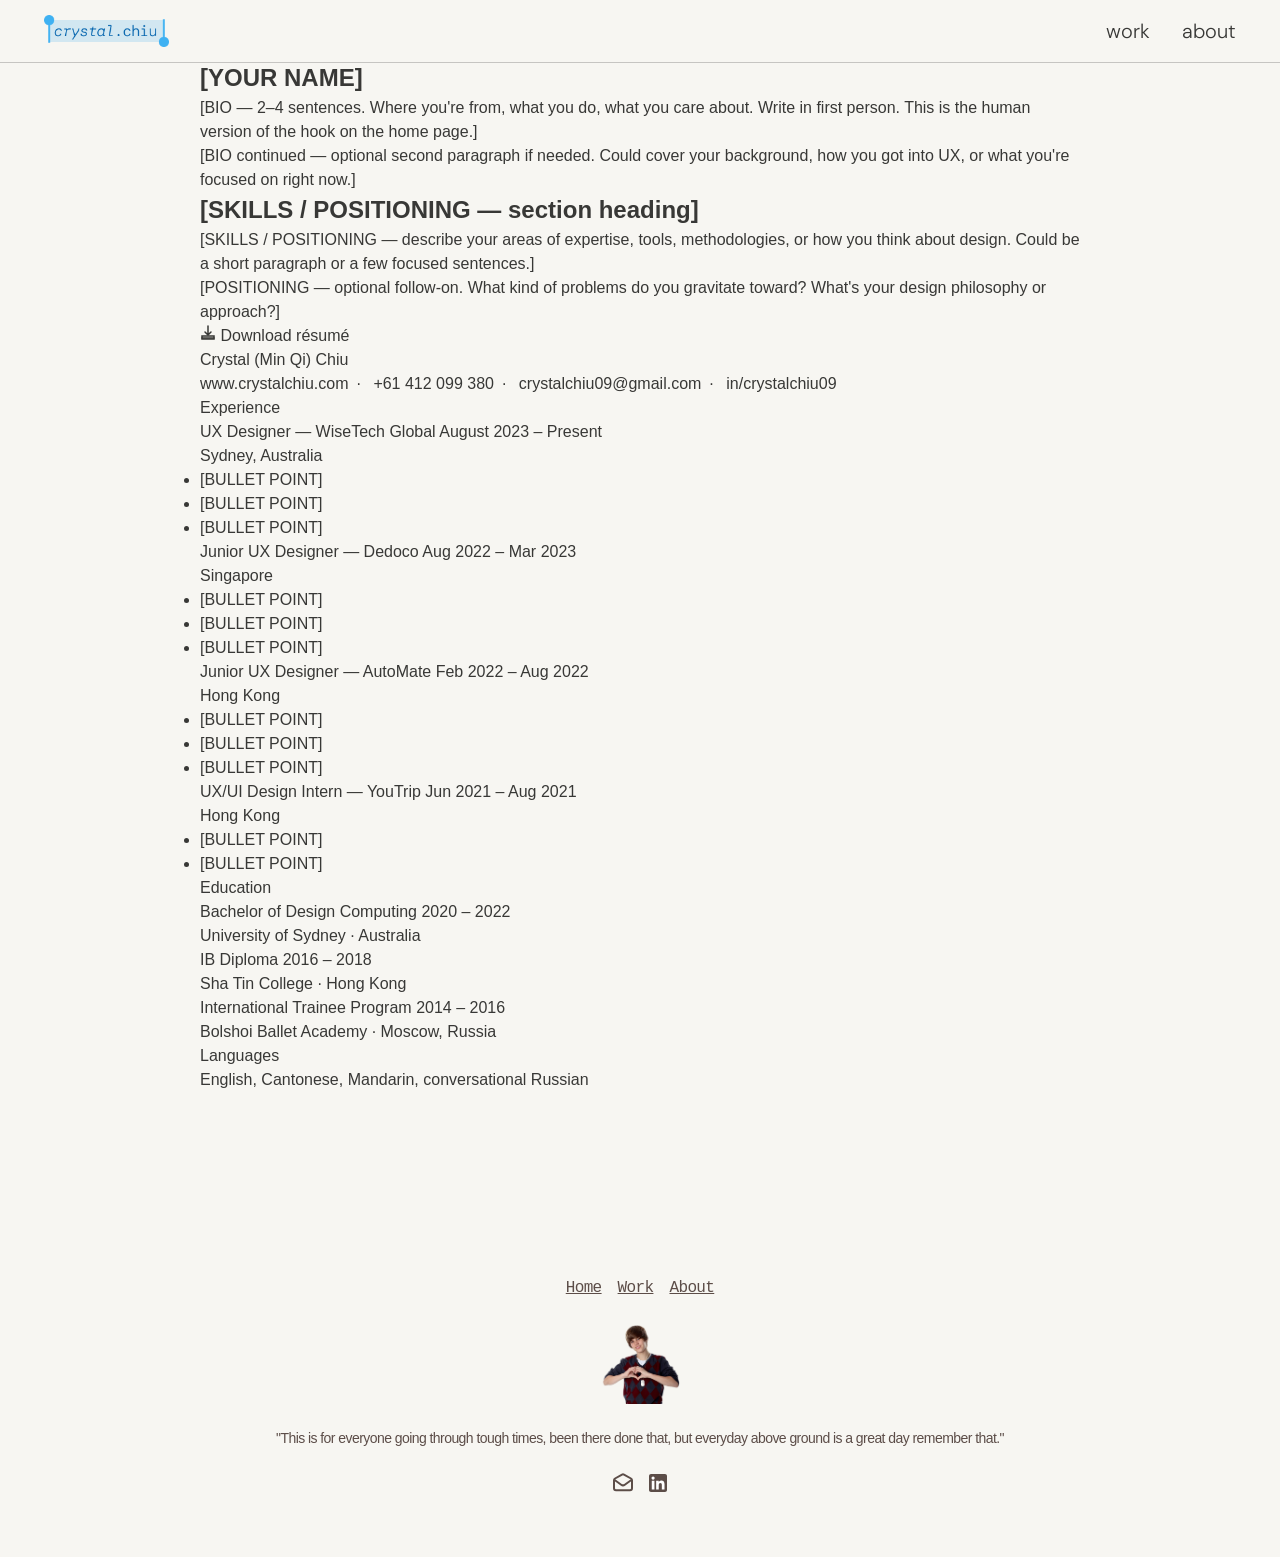
==== commit 60e19c5f: "Add global nav component with logo image and h3 links - Create nav.js as a single source of truth in" ====
--- a/about.html
+++ b/about.html
@@ -7,24 +7,6 @@
   <link rel="stylesheet" href="styles.css">
 </head>
 <body>
-
-  <!-- ── NAVIGATION ─────────────────────────────────────────────── -->
-  <nav id="site-nav">
-    <div class="nav__inner">
-      <span class="nav__id">crystal.chiu</span>
-      <button class="nav__menu-btn" id="menu-btn" aria-label="Open menu" aria-expanded="false">+</button>
-    </div>
-  </nav>
-
-  <!-- ── OVERLAY MENU ───────────────────────────────────────────── -->
-  <div class="overlay" id="overlay" role="dialog" aria-modal="true" aria-label="Navigation menu">
-    <button class="overlay__close" id="overlay-close" aria-label="Close menu">+</button>
-    <ul class="overlay__nav">
-      <li><a href="index.html">Home</a></li>
-      <li><a href="about.html">About</a></li>
-      <li><a href="index.html#work">Work</a></li>
-    </ul>
-  </div>
 
   <main>
     <div class="container">
@@ -192,57 +174,7 @@
       </div>
   </footer>
 
-  <script>
-    (function () {
-      var nav = document.getElementById('site-nav');
-      var lastY = window.scrollY;
-
-      window.addEventListener('scroll', function () {
-        var y = window.scrollY;
-        if (y > lastY && y > 80) {
-          nav.classList.add('nav--hidden');
-        } else {
-          nav.classList.remove('nav--hidden');
-        }
-        lastY = y;
-      }, { passive: true });
-
-      var btn = document.getElementById('menu-btn');
-      var overlay = document.getElementById('overlay');
-      var closeBtn = document.getElementById('overlay-close');
-      var overlayLinks = overlay.querySelectorAll('a');
-
-      function openOverlay() {
-        overlay.classList.add('overlay--open');
-        btn.setAttribute('aria-expanded', 'true');
-        document.body.style.overflow = 'hidden';
-        closeBtn.focus();
-      }
-
-      function closeOverlay() {
-        overlay.classList.remove('overlay--open');
-        btn.setAttribute('aria-expanded', 'false');
-        document.body.style.overflow = '';
-        btn.focus();
-      }
-
-      btn.addEventListener('click', function () {
-        overlay.classList.contains('overlay--open') ? closeOverlay() : openOverlay();
-      });
-
-      closeBtn.addEventListener('click', closeOverlay);
-
-      overlayLinks.forEach(function (link) {
-        link.addEventListener('click', closeOverlay);
-      });
-
-      document.addEventListener('keydown', function (e) {
-        if (e.key === 'Escape' && overlay.classList.contains('overlay--open')) {
-          closeOverlay();
-        }
-      });
-    }());
-  </script>
+  <script src="nav.js"></script>
 
 </body>
 </html>
--- a/styles.css
+++ b/styles.css
@@ -54,24 +54,29 @@
     border-bottom: 1px solid var(--color-border);
 }
 
-.nav-logo {
-    font-family: var(--font-mono);
-    font-weight: 300;
-    font-size: 16px;
-    letter-spacing: -0.64px;
+.nav-logo-img {
+    height: 32px;
+    width: auto;
+    display: block;
 }
 
 .nav-links {
     display: flex;
     gap: 32px;
     list-style: none;
+    align-items: center;
+}
+
+.nav-links h3 {
+    font-family: 'DM Sans', sans-serif;
+    font-weight: 300;
+    font-size: 20px;
+    line-height: 150%;
+    letter-spacing: 0;
+    margin: 0;
 }
 
 .nav-links a {
-    font-family: var(--font-mono);
-    font-weight: 300;
-    font-size: 16px;
-    letter-spacing: -0.64px;
     transition: color 0.2s ease-in-out;
 }
 
@@ -669,13 +674,502 @@
         transform: scale(0.8);
         right: 50px;
     }
-    
+
     .work-content {
         flex-direction: column;
         align-items: flex-start;
     }
-    
+
     .work-preview {
         transform: scale(0.9);
     }
 }
+
+/* ==========================================
+   Case Study — Site Nav (sticky, hide-on-scroll)
+   ========================================== */
+#site-nav {
+    position: sticky;
+    top: 0;
+    left: 0;
+    right: 0;
+    z-index: 100;
+    background: var(--color-bg);
+    border-bottom: 1px solid var(--color-border);
+    transition: transform 0.3s ease;
+}
+
+#site-nav.nav--hidden {
+    transform: translateY(-100%);
+}
+
+.nav__inner {
+    display: flex;
+    align-items: center;
+    justify-content: space-between;
+    padding: 0 40px;
+    height: 60px;
+}
+
+.nav__id {
+    font-family: var(--font-mono);
+    font-size: 16px;
+    font-weight: 300;
+    letter-spacing: -0.02em;
+}
+
+.nav__menu-btn {
+    background: none;
+    border: none;
+    font-size: 28px;
+    cursor: pointer;
+    color: var(--color-text);
+    line-height: 1;
+    padding: 0;
+    display: flex;
+    align-items: center;
+    justify-content: center;
+    width: 32px;
+    height: 32px;
+    font-family: var(--font-mono);
+    transition: transform 0.25s ease;
+}
+
+.nav__menu-btn:hover {
+    transform: rotate(45deg);
+}
+
+/* ==========================================
+   Case Study — Overlay Menu
+   ========================================== */
+.overlay {
+    position: fixed;
+    inset: 0;
+    background: var(--color-bg);
+    z-index: 200;
+    display: flex;
+    flex-direction: column;
+    align-items: center;
+    justify-content: center;
+    opacity: 0;
+    pointer-events: none;
+    transition: opacity 0.25s ease;
+}
+
+.overlay--open {
+    opacity: 1;
+    pointer-events: all;
+}
+
+.overlay__close {
+    position: absolute;
+    top: 20px;
+    right: 40px;
+    background: none;
+    border: none;
+    font-size: 28px;
+    cursor: pointer;
+    color: var(--color-text);
+    font-family: var(--font-mono);
+    transform: rotate(45deg);
+    padding: 0;
+    width: 32px;
+    height: 32px;
+    display: flex;
+    align-items: center;
+    justify-content: center;
+    transition: opacity 0.2s ease;
+}
+
+.overlay__close:hover {
+    opacity: 0.5;
+}
+
+.overlay__nav {
+    list-style: none;
+    display: flex;
+    flex-direction: column;
+    align-items: center;
+    gap: 32px;
+}
+
+.overlay__nav a {
+    font-family: var(--font-mono);
+    font-size: 40px;
+    font-weight: 300;
+    letter-spacing: -0.03em;
+    transition: color 0.2s ease;
+}
+
+.overlay__nav a:hover {
+    color: var(--color-accent);
+}
+
+/* ==========================================
+   Case Study — Container & Base
+   ========================================== */
+.container {
+    max-width: 960px;
+    margin: 0 auto;
+    padding: 60px 40px 120px;
+}
+
+.case-study-back {
+    display: inline-flex;
+    align-items: center;
+    gap: 6px;
+    font-family: var(--font-mono);
+    font-size: 13px;
+    font-weight: 300;
+    letter-spacing: -0.01em;
+    color: var(--color-text);
+    opacity: 0.45;
+    margin-bottom: 56px;
+    transition: opacity 0.2s ease;
+}
+
+.case-study-back:hover {
+    opacity: 1;
+}
+
+.case-study-label {
+    display: block;
+    font-family: var(--font-mono);
+    font-size: 11px;
+    font-weight: 400;
+    letter-spacing: 0.12em;
+    text-transform: uppercase;
+    color: var(--color-text);
+    opacity: 0.4;
+    margin-bottom: 14px;
+}
+
+.case-study-title {
+    font-family: var(--font-mono);
+    font-size: 72px;
+    font-weight: 300;
+    letter-spacing: -0.04em;
+    line-height: 1.05;
+    margin-bottom: 36px;
+}
+
+.tldr {
+    font-size: 18px;
+    line-height: 1.7;
+    max-width: 640px;
+    margin-bottom: 72px;
+    opacity: 0.75;
+}
+
+/* ==========================================
+   Case Study — Teaser Sections (pre-gate)
+   ========================================== */
+.teaser-section {
+    border-top: 1px solid var(--color-border);
+    padding: 28px 0;
+    max-width: 800px;
+}
+
+.teaser-section h2 {
+    font-family: var(--font-mono);
+    font-size: 11px;
+    font-weight: 400;
+    letter-spacing: 0.12em;
+    text-transform: uppercase;
+    opacity: 0.4;
+    margin-bottom: 12px;
+}
+
+.teaser-section p {
+    font-size: 16px;
+    line-height: 1.7;
+    max-width: 560px;
+}
+
+/* ==========================================
+   Case Study — Access Gate
+   ========================================== */
+.gate-divider {
+    margin-top: 56px;
+    padding: 20px 0;
+    display: flex;
+    align-items: center;
+    gap: 16px;
+    max-width: 800px;
+}
+
+.gate-divider::before {
+    content: '';
+    flex: 1;
+    height: 1px;
+    background: var(--color-border);
+}
+
+.gate-divider::after {
+    content: '';
+    flex: 1;
+    height: 1px;
+    background: var(--color-border);
+}
+
+.gate-divider__label {
+    font-family: var(--font-mono);
+    font-size: 11px;
+    font-weight: 400;
+    letter-spacing: 0.1em;
+    text-transform: uppercase;
+    opacity: 0.4;
+    white-space: nowrap;
+}
+
+.gate {
+    padding: 40px 0 56px;
+}
+
+.gate__prompt {
+    display: block;
+    font-family: var(--font-mono);
+    font-size: 14px;
+    letter-spacing: -0.01em;
+    opacity: 0.55;
+    margin-bottom: 16px;
+}
+
+.gate__form {
+    display: flex;
+    gap: 10px;
+    align-items: center;
+    max-width: 360px;
+}
+
+.gate__input {
+    flex: 1;
+    height: 44px;
+    padding: 0 16px;
+    border: 1px solid var(--color-border);
+    border-radius: 6px;
+    background: transparent;
+    font-family: var(--font-mono);
+    font-size: 15px;
+    color: var(--color-text);
+    outline: none;
+    transition: border-color 0.2s ease;
+}
+
+.gate__input:focus {
+    border-color: var(--color-accent);
+}
+
+.gate__submit {
+    height: 44px;
+    padding: 0 20px;
+    background: var(--color-text);
+    color: var(--color-bg);
+    border: none;
+    border-radius: 6px;
+    font-family: var(--font-mono);
+    font-size: 13px;
+    cursor: pointer;
+    transition: opacity 0.2s ease;
+    white-space: nowrap;
+}
+
+.gate__submit:hover {
+    opacity: 0.7;
+}
+
+.gate__error {
+    font-family: var(--font-mono);
+    font-size: 12px;
+    color: #c0392b;
+    margin-top: 10px;
+    opacity: 0;
+    transition: opacity 0.2s ease;
+}
+
+.gate__error.visible {
+    opacity: 1;
+}
+
+/* ==========================================
+   Case Study — Full Content (behind gate)
+   ========================================== */
+.full-content {
+    display: none;
+}
+
+.full-content.unlocked {
+    display: block;
+    margin-top: 72px;
+}
+
+/* ==========================================
+   Case Study — Section Base
+   ========================================== */
+.cs-section {
+    padding: 64px 0;
+    border-top: 1px solid var(--color-border);
+}
+
+.cs-section + .cs-section {
+    /* border already on each */
+}
+
+.cs-section:first-child {
+    border-top: none;
+    padding-top: 0;
+}
+
+.cs-label {
+    display: block;
+    font-family: var(--font-mono);
+    font-size: 11px;
+    font-weight: 400;
+    letter-spacing: 0.12em;
+    text-transform: uppercase;
+    opacity: 0.4;
+    margin-bottom: 24px;
+}
+
+.cs-heading {
+    font-family: var(--font-mono);
+    font-size: 30px;
+    font-weight: 300;
+    letter-spacing: -0.025em;
+    line-height: 1.2;
+    margin-bottom: 20px;
+}
+
+.cs-body {
+    font-size: 16px;
+    line-height: 1.75;
+}
+
+.cs-body p + p {
+    margin-top: 16px;
+}
+
+.cs-body ul {
+    padding-left: 20px;
+    margin-top: 16px;
+}
+
+.cs-body li {
+    margin-bottom: 8px;
+}
+
+/* Pull quote */
+.cs-quote {
+    font-family: var(--font-mono);
+    font-size: 20px;
+    font-weight: 300;
+    letter-spacing: -0.02em;
+    line-height: 1.5;
+    border-left: 2px solid var(--color-accent);
+    padding-left: 20px;
+    margin: 28px 0;
+    color: var(--color-accent);
+}
+
+/* Stats */
+.cs-stats {
+    display: flex;
+    gap: 40px;
+    margin-top: 48px;
+    flex-wrap: wrap;
+}
+
+.cs-stat {
+    display: flex;
+    flex-direction: column;
+    gap: 6px;
+}
+
+.cs-stat-value {
+    font-family: var(--font-mono);
+    font-size: 52px;
+    font-weight: 300;
+    letter-spacing: -0.04em;
+    color: var(--color-accent);
+    line-height: 1;
+}
+
+.cs-stat-label {
+    font-size: 14px;
+    opacity: 0.55;
+    max-width: 160px;
+    line-height: 1.4;
+}
+
+/* Image block */
+.cs-img {
+    width: 100%;
+    border-radius: 8px;
+    display: block;
+}
+
+.cs-img-placeholder {
+    width: 100%;
+    aspect-ratio: 4/3;
+    background: rgba(0, 0, 0, 0.05);
+    border-radius: 8px;
+    border: 1px dashed rgba(0, 0, 0, 0.15);
+    display: flex;
+    align-items: center;
+    justify-content: center;
+    font-family: var(--font-mono);
+    font-size: 12px;
+    letter-spacing: 0.05em;
+    opacity: 0.45;
+}
+
+/* ==========================================
+   Case Study — Layout: Full-width
+   ========================================== */
+.layout-full {
+    max-width: 800px;
+}
+
+/* ==========================================
+   Case Study — Layout: Split (40 / 60)
+   ========================================== */
+.layout-split {
+    display: grid;
+    grid-template-columns: 40% 60%;
+    gap: 24px;
+    align-items: start;
+}
+
+/* ==========================================
+   Case Study — Responsive
+   ========================================== */
+@media (max-width: 768px) {
+    .container {
+        padding: 40px 24px 80px;
+    }
+
+    .case-study-title {
+        font-size: 44px;
+    }
+
+    .tldr {
+        font-size: 16px;
+        margin-bottom: 48px;
+    }
+
+    .layout-split {
+        grid-template-columns: 1fr;
+    }
+
+    .cs-stat-value {
+        font-size: 40px;
+    }
+
+    .cs-stats {
+        gap: 32px;
+    }
+
+    .overlay__nav a {
+        font-size: 28px;
+    }
+}
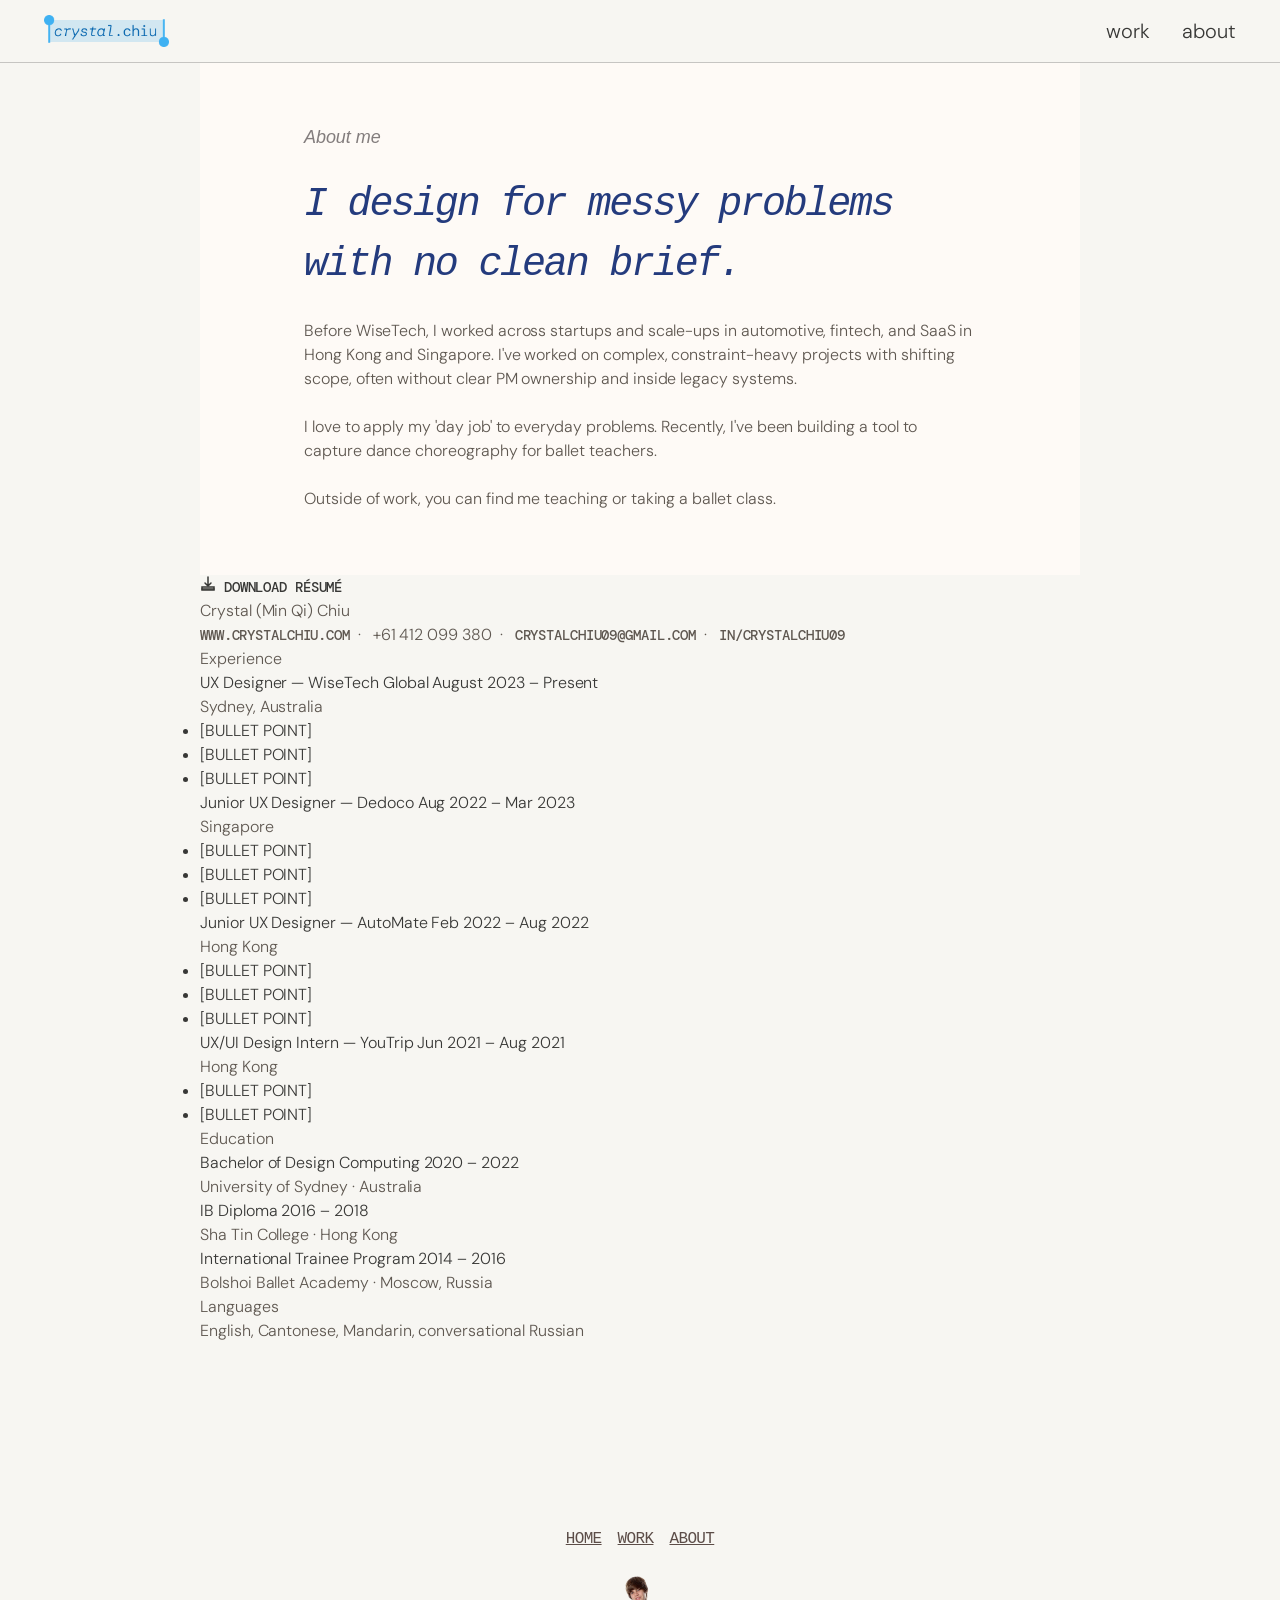
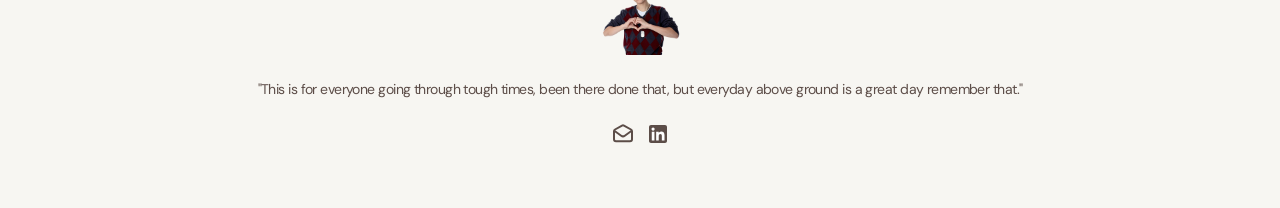
==== commit 7ed939f2: "Build about section with design tokens and replace homepage about panel - Add about panel to index.h" ====
--- a/about.html
+++ b/about.html
@@ -4,6 +4,7 @@
   <meta charset="UTF-8">
   <meta name="viewport" content="width=device-width, initial-scale=1.0">
   <title>About — crystal.chiu</title>
+  <link rel="stylesheet" href="tokens.css">
   <link rel="stylesheet" href="styles.css">
 </head>
 <body>
@@ -11,18 +12,17 @@
   <main>
     <div class="container">
 
-      <!-- ── BIO ────────────────────────────────────────────────── -->
-      <section class="about-bio">
-        <h1>[YOUR NAME]</h1>
-        <p>[BIO — 2–4 sentences. Where you're from, what you do, what you care about. Write in first person. This is the human version of the hook on the home page.]</p>
-        <p>[BIO continued — optional second paragraph if needed. Could cover your background, how you got into UX, or what you're focused on right now.]</p>
-      </section>
-
-      <!-- ── SKILLS / POSITIONING ───────────────────────────────── -->
-      <section class="skills-section">
-        <h2>[SKILLS / POSITIONING — section heading]</h2>
-        <p>[SKILLS / POSITIONING — describe your areas of expertise, tools, methodologies, or how you think about design. Could be a short paragraph or a few focused sentences.]</p>
-        <p>[POSITIONING — optional follow-on. What kind of problems do you gravitate toward? What's your design philosophy or approach?]</p>
+      <!-- ── ABOUT ─────────────────────────────────────────────── -->
+      <section class="about-panel" id="about">
+        <img class="about-illo about-illo--tr" src="" alt="">
+        <div class="about-panel-container">
+          <p class="about-panel-label">About me</p>
+          <p class="t-display about-tagline">I design for messy problems with no clean brief.</p>
+          <p class="t-default">Before WiseTech, I worked across startups and scale-ups in automotive, fintech, and SaaS in Hong Kong and Singapore. I've worked on complex, constraint-heavy projects with shifting scope, often without clear PM ownership and inside legacy systems.</p>
+          <p class="t-default">I love to apply my 'day job' to everyday problems. Recently, I've been building a tool to capture dance choreography for ballet teachers.</p>
+          <p class="t-default">Outside of work, you can find me teaching or taking a ballet class.</p>
+        </div>
+        <img class="about-illo about-illo--bl" src="" alt="">
       </section>
 
       <!-- ── RESUME ─────────────────────────────────────────────── -->
--- a/tokens.css
+++ b/tokens.css
@@ -0,0 +1,153 @@
+@import url('https://fonts.googleapis.com/css2?family=DM+Mono:ital,wght@0,300;0,500;1,300;1,500&family=DM+Sans:ital,opsz,wght@0,9..40,300;0,9..40,400;1,9..40,300;1,9..40,400&display=swap');
+
+/* ─── Colour variables ─────────────────────────────────────── */
+
+:root {
+  /* Background */
+  --color-bg:              #F8F7F4;
+
+  /* Text */
+  --color-display:         #243B7D;
+  --color-heading:         #231E1A;
+  --color-body:            #5F5851;
+  --color-muted:           #837D7D;
+  --color-label:           #687076;
+
+  /* Link */
+  --color-link:            #0363AD;
+  --color-link-hover:      #1E86E1;
+}
+
+/* ─── Type tokens ──────────────────────────────────────────── */
+
+.t-display,
+h1 {
+  font-family: 'DM Mono', monospace;
+  font-weight: 300;
+  font-size: 40px;
+  line-height: 150%;
+  letter-spacing: -0.055em;
+  color: var(--color-display);
+}
+
+.t-h2,
+h2 {
+  font-family: 'DM Sans', sans-serif;
+  font-weight: 300;
+  font-size: 28px;
+  line-height: 150%;
+  letter-spacing: 0;
+  color: var(--color-heading);
+}
+
+.t-h3,
+h3 {
+  font-family: 'DM Sans', sans-serif;
+  font-weight: 300;
+  font-size: 20px;
+  line-height: 150%;
+  letter-spacing: 0;
+  color: var(--color-heading);
+}
+
+.t-large {
+  font-family: 'DM Sans', sans-serif;
+  font-weight: 400;
+  font-size: 18px;
+  line-height: 150%;
+  letter-spacing: -0.0036em;
+  color: var(--color-body);
+}
+
+.t-default,
+p {
+  font-family: 'DM Sans', sans-serif;
+  font-weight: 300;
+  font-size: 16px;
+  line-height: 150%;
+  letter-spacing: -0.0032em;
+  color: var(--color-body);
+}
+
+.t-quote,
+blockquote {
+  font-family: 'DM Sans', sans-serif;
+  font-weight: 300;
+  font-style: italic;
+  font-size: 18px;
+  line-height: 150%;
+  letter-spacing: -0.0036em;
+  color: var(--color-body);
+}
+
+.t-label {
+  font-family: 'DM Mono', monospace;
+  font-weight: 500;
+  font-size: 14px;
+  line-height: 150%;
+  letter-spacing: 0.01em;
+  text-transform: uppercase;
+  color: var(--color-label);
+}
+
+.t-link,
+a {
+  font-family: 'DM Mono', monospace;
+  font-weight: 500;
+  font-size: 14px;
+  line-height: 150%;
+  letter-spacing: -0.008em;
+  text-transform: uppercase;
+  text-decoration: underline;
+  color: var(--color-link);
+}
+
+a:hover,
+.t-link:hover {
+  color: var(--color-link-hover);
+}
+
+/* ─── Component tokens ─────────────────────────────────────── */
+
+.caption {
+  font-family: 'DM Sans', sans-serif;
+  font-weight: 300;
+  font-style: italic;
+  font-size: 12px;
+  line-height: 150%;
+  letter-spacing: 0;
+  color: var(--color-body);
+}
+
+.quote-block {
+  padding: 12px;
+  background: rgba(171, 161, 150, 0.1);
+  font-family: 'DM Sans', sans-serif;
+  font-weight: 300;
+  font-style: italic;
+  font-size: 16px;
+  line-height: 150%;
+  letter-spacing: -0.0032em;
+  color: var(--color-muted);
+}
+
+/* ─── Base reset ───────────────────────────────────────────── */
+
+*,
+*::before,
+*::after {
+  box-sizing: border-box;
+  margin: 0;
+  padding: 0;
+}
+
+body {
+  background-color: var(--color-bg);
+  font-family: 'DM Sans', sans-serif;
+  font-weight: 300;
+  font-size: 16px;
+  line-height: 150%;
+  letter-spacing: -0.0032em;
+  color: var(--color-body);
+  -webkit-font-smoothing: antialiased;
+}
--- a/styles.css
+++ b/styles.css
@@ -9,7 +9,7 @@
     --color-border: rgba(0, 0, 0, 0.2);
     
     --font-mono: 'DM Mono', monospace;
-    --font-sans: 'Inter', sans-serif;
+    --font-sans: 'DM Sans', sans-serif;
     
     --transition-smooth: cubic-bezier(0.4, 0.0, 0.2, 1);
     --transition-bounce: cubic-bezier(0.68, -0.25, 0.265, 1.25);
@@ -114,38 +114,58 @@
     position: relative;
 }
 
-.highlight {
+/* Stacking context for SVG highlight + text */
+.name-crystal-wrap {
+    display: inline-block;
     position: relative;
-    display: inline-block;
-}
-
-.highlight::after {
-    content: '';
+    isolation: isolate;
+}
+
+/* SVG selection highlight — sits behind the text */
+.crystal-selection-svg {
     position: absolute;
-    bottom: 0;
     left: 0;
+    top: 50%;
+    transform: translateY(-50%);
     width: 100%;
+    height: auto;
+    z-index: 0;
+    pointer-events: none;
+}
+
+/* "crystal" — italic, blue, sits above SVG */
+.name-crystal {
+    font-style: italic;
+    color: #0363AD;
+    position: relative;
+    z-index: 1;
+}
+
+/* "chiu" — upright, default near-black */
+.name-chiu {
+    font-style: normal;
+    color: var(--color-text);
+}
+
+.hero-description {
+    font-family: 'DM Sans', sans-serif;
+    font-weight: 300;
+    font-size: 22px;
+    line-height: 1.55;
+    letter-spacing: -0.01em;
+}
+
+/* ==========================================
+   Hero Collage
+   ========================================== */
+.hero-collage {
+    position: absolute;
+    right: 0;
+    top: 50%;
+    transform: translateY(-50%);
     height: 100%;
-    background: var(--color-highlight);
-    opacity: 0.2;
-    z-index: -1;
-}
-
-.highlight-top::after {
-    border-top-left-radius: 4px;
-}
-
-.highlight-bottom::after {
-    width: 60%;
-    border-bottom-right-radius: 4px;
-}
-
-.hero-description {
-    font-family: var(--font-mono);
-    font-weight: 300;
-    font-size: 24px;
-    line-height: 1.6;
-    letter-spacing: -0.96px;
+    width: auto;
+    pointer-events: none;
 }
 
 /* ==========================================
@@ -157,7 +177,7 @@
     top: 267px;
     width: 560px;
     height: 667px;
-    z-index: 5;
+    z-index: 0;
 }
 
 .sandwich {
@@ -184,7 +204,6 @@
     transition: transform 0.35s var(--transition-bounce);
 }
 
-/* Individual layer positioning */
 .toast-bottom {
     width: 352px;
     z-index: 1;
@@ -215,7 +234,6 @@
     transform: translate(-50%, -52%) rotate(-10.33deg);
 }
 
-/* Layer expansion on hover */
 .sandwich:hover .toast-top {
     transform: translate(-75%, -65%) rotate(-15.33deg);
 }
@@ -232,7 +250,6 @@
     transform: translate(-50%, -58%) rotate(0deg);
 }
 
-/* Photo frame - hidden under toast-top by default, pops out on hover */
 .photo-frame {
     width: 315px;
     z-index: 3;
@@ -246,226 +263,108 @@
 }
 
 /* ==========================================
-   Decorative Elements
-   ========================================== */
-.deco {
+   Work Section
+   ========================================== */
+.work-section {
+    padding: 64px 128px;
+}
+
+.work-grid {
+    display: grid;
+    grid-template-columns: 1fr 1fr;
+    gap: 16px;
+}
+
+.work-card {
+    padding: 16px;
+    border-radius: 2px;
+    background: #FFFEFB;
+    display: flex;
+    flex-direction: column;
+    text-decoration: none;
+    text-transform: none;
+    font-family: var(--font-sans);
+    color: inherit;
+}
+
+.work-card--active {
+    border: 3px solid #CAE3F6;
+    transition: transform 200ms ease-in-out, box-shadow 200ms ease-in-out, border-color 200ms ease-in-out;
+}
+
+.work-card--active:hover {
+    transform: translate(-8px, -8px);
+    box-shadow: 4px 4px 0px 0px #3FB1F2;
+    border-color: #0363AD;
+}
+
+.work-card--soon {
+    border: 3px solid #E9E9E9;
+}
+
+.work-card-thumb-wrap {
+    position: relative;
+    overflow: hidden;
+}
+
+.work-card--soon .work-card-thumb {
+    filter: grayscale(1);
+}
+
+.cs-overlay {
     position: absolute;
-    pointer-events: none;
-}
-
-.notebook {
-    right: 100px;
-    top: 180px;
-    width: 724px;
-    transform: rotate(8.29deg);
-    opacity: 0.8;
-}
-
-.coffee-stain {
-    right: 145px;
-    top: 290px;
-    width: 149px;
-}
-
-.not-robot {
-    right: 33px;
-    top: 598px;
-    width: 239px;
-    transform: rotate(-5.62deg);
-}
-
-.tape {
-    right: 255px;
-    top: 585px;
-    width: 44px;
-    transform: rotate(46.21deg);
-}
-
-.ipod {
-    right: 247px;
-    top: 280px;
-    width: 170px;
-    transform: rotate(13.04deg);
-}
-
-.postit {
-    right: 196px;
-    top: 87px;
-    width: 176px;
-    transform: rotate(-17.73deg);
-}
-
-.smiski {
-    right: 266px;
-    top: 290px;
-    width: 92px;
-}
-
-.discoball {
-    right: 333px;
-    top: 128px;
-    width: 159px;
-}
-
-/* ==========================================
-   Work Section
-   ========================================== */
-.work-section {
-    padding: 102px 130px;
-    display: flex;
-    align-items: center;
-    justify-content: space-between;
-    position: relative;
-    min-height: 1040px;
-}
-
-.work-content {
-    display: flex;
-    gap: 24px;
-    align-items: center;
+    inset: 0;
+    background: rgba(53, 43, 43, 0.5);
+    backdrop-filter: blur(4px);
+    transform: translateX(-100%);
+    opacity: 0;
+    transition: transform 450ms cubic-bezier(0.4, 0, 0.2, 1), opacity 450ms cubic-bezier(0.4, 0, 0.2, 1);
+    display: flex;
+    align-items: center;
+    justify-content: center;
+}
+
+.work-card--soon:hover .cs-overlay {
+    transform: translateX(0);
+    opacity: 1;
+}
+
+.cs-overlay-text {
+    font-family: 'DM Mono', monospace;
+    font-weight: 500;
+    font-style: italic;
+    font-size: 28px;
+    letter-spacing: -1.12px;
+    color: #FFFFFF;
+}
+
+.work-card-thumb {
     width: 100%;
-}
-
-.work-list {
-    width: 544px;
-    flex-shrink: 0;
-}
-
-.section-title {
-    font-family: var(--font-mono);
+    aspect-ratio: 16 / 9;
+    object-fit: cover;
+    display: block;
+}
+
+.work-card-text {
+    margin-top: 16px;
+    display: flex;
+    flex-direction: column;
+    gap: 4px;
+}
+
+.work-card-title {
+    font-family: var(--font-sans);
     font-weight: 400;
-    font-size: 24px;
-    letter-spacing: -0.96px;
-    margin-bottom: 40px;
-}
-
-.underline-wavy {
-    color: var(--color-accent);
-    text-decoration: underline wavy;
-    text-decoration-thickness: 2px;
-    text-underline-offset: 4px;
-}
-
-.work-items {
-    display: flex;
-    flex-direction: column;
-}
-
-/* ==========================================
-   Work Card with Animations
-   ========================================== */
-.work-card {
-    display: flex;
-    align-items: center;
-    gap: 8px;
-    padding: 12px 0;
-    border-bottom: 1px solid var(--color-border);
-    cursor: pointer;
-    position: relative;
-}
-
-.work-card-content {
-    flex: 1;
-    display: flex;
-    flex-direction: column;
-    gap: 8px;
-}
-
-.work-card-header {
-    position: relative;
-}
-
-.work-card-title {
-    font-family: var(--font-mono);
-    font-weight: 300;
-    font-size: 24px;
-    letter-spacing: -0.96px;
-    position: relative;
-}
-
-/* Highlight animation - left to right */
-.work-card-highlight {
-    position: absolute;
-    left: -4px;
-    top: 0;
-    width: 7px;
-    height: 31px;
-    background: var(--color-highlight);
-    opacity: 0;
-    transform: scaleX(0);
-    transform-origin: left;
-    transition: opacity 0.3s ease-in-out, transform 0.5s ease-in-out;
-    border-radius: 2px;
-}
-
-.work-card:hover .work-card-highlight {
-    opacity: 0.2;
-    transform: scaleX(1);
-}
-
-.work-card-description {
+    font-size: 20px;
+    line-height: 1.35;
+    color: var(--color-heading);
+}
+
+.work-card-label {
+    font-family: var(--font-sans);
     font-size: 18px;
-    color: var(--color-text);
-}
-
-/* Arrow reveal */
-.work-card-arrow {
-    opacity: 0;
-    transform: translateX(-8px);
-    transition: opacity 0.3s ease-in-out, transform 0.3s ease-in-out;
-    flex-shrink: 0;
-}
-
-.work-card:hover .work-card-arrow {
-    opacity: 1;
-    transform: translateX(0);
-}
-
-/* ==========================================
-   Work Preview (Right Side)
-   ========================================== */
-.work-preview {
-    position: relative;
-    width: 664px;
-    height: 835px;
-    flex-shrink: 0;
-}
-
-.paper-bg {
-    position: absolute;
-    left: 50%;
-    top: 50%;
-    transform: translate(-50%, -50%) rotate(-6.25deg);
-    width: 593px;
-    opacity: 0.4;
-}
-
-.preview-image {
-    position: absolute;
-    border: 3px solid white;
-    border-radius: 4px;
-    box-shadow: 2px 2px 9px rgba(0, 0, 0, 0.15);
-}
-
-.preview-1 {
-    left: 67px;
-    top: 655px;
-    width: 529px;
-    height: auto;
-}
-
-.preview-2 {
-    left: 67px;
-    top: 124px;
-    width: 529px;
-    height: auto;
-}
-
-.preview-3 {
-    left: 67px;
-    top: 227px;
-    width: 529px;
-    height: auto;
+    line-height: 1.5;
+    color: var(--color-muted);
 }
 
 /* ==========================================
@@ -650,6 +549,51 @@
 }
 
 /* ==========================================
+   About Page — Panel
+   ========================================== */
+.about-panel {
+  position: relative;
+  background: #FEFAF6;
+  padding: 64px;
+}
+
+.about-panel-container {
+  width: 100%;
+  max-width: 672px;
+  margin: 0 auto;
+  display: flex;
+  flex-direction: column;
+  gap: 24px;
+}
+
+.about-tagline {
+  font-style: italic;
+}
+
+.about-panel-label {
+  font-family: 'DM Sans', sans-serif;
+  font-weight: 300;
+  font-style: italic;
+  font-size: 18px;
+  line-height: 150%;
+  color: var(--color-muted);
+}
+
+.about-illo {
+  position: absolute;
+}
+
+.about-illo--tr {
+  top: 0;
+  right: 0;
+}
+
+.about-illo--bl {
+  bottom: 0;
+  left: 0;
+}
+
+/* ==========================================
    Responsive Adjustments
    ========================================== */
 @media (max-width: 1400px) {
@@ -661,27 +605,21 @@
         right: 100px;
     }
     
-    .work-section,
     .about-section,
     .footer {
         padding-left: 80px;
         padding-right: 80px;
     }
+
+    .work-section {
+        padding: 64px 80px;
+    }
 }
 
 @media (max-width: 1200px) {
     .sandwich-container {
         transform: scale(0.8);
         right: 50px;
-    }
-
-    .work-content {
-        flex-direction: column;
-        align-items: flex-start;
-    }
-
-    .work-preview {
-        transform: scale(0.9);
     }
 }
 
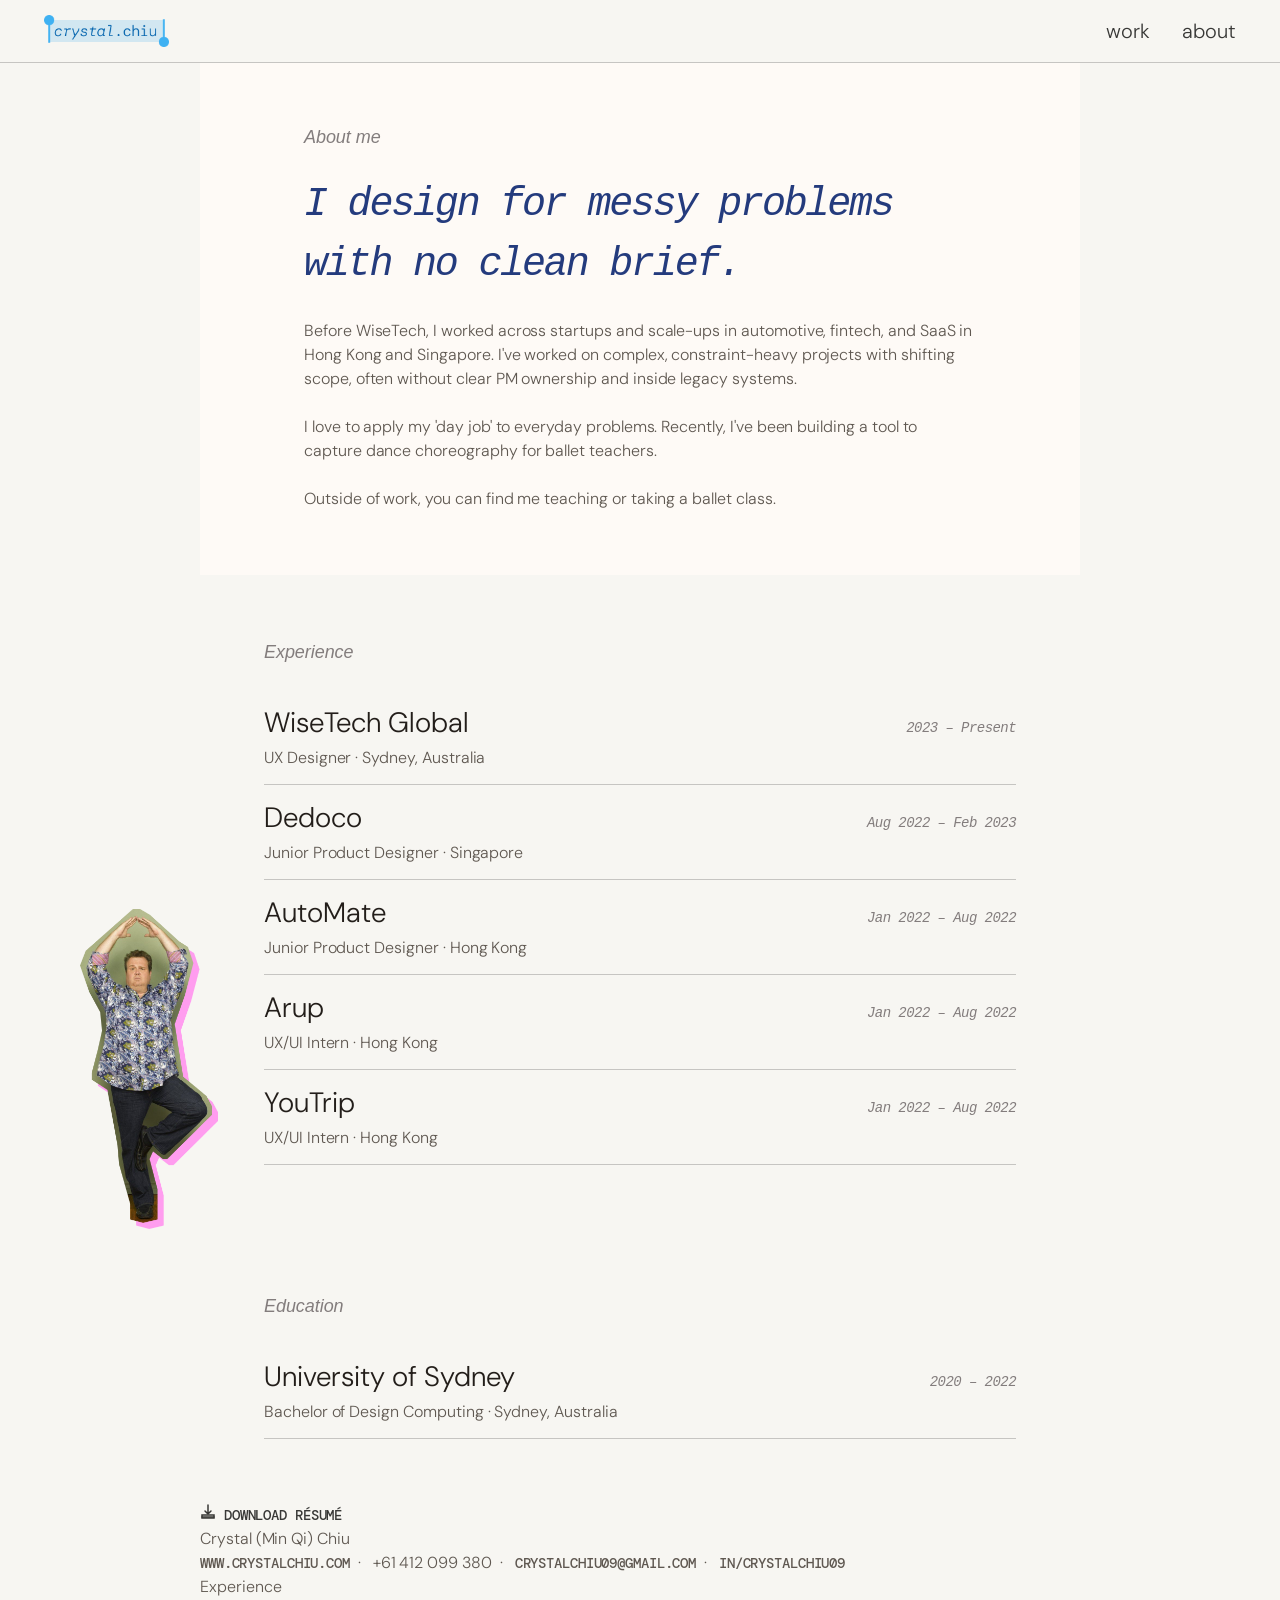
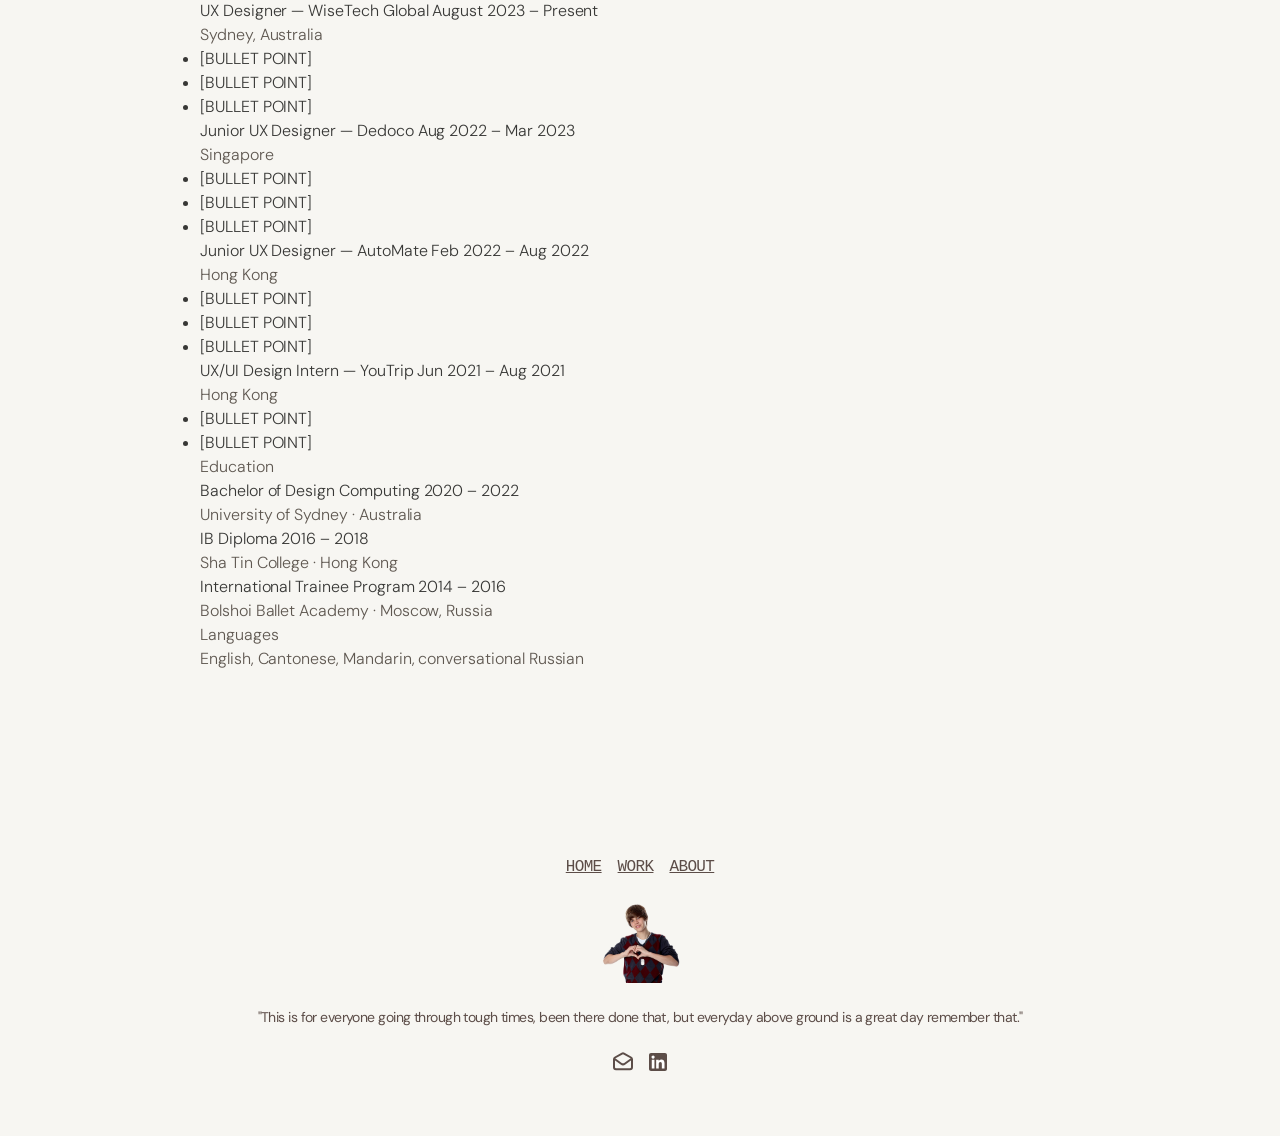
==== commit d0defad9: "Build experience and education sections in about page Co-Authored-By: Claude Sonnet 4.6 <noreply@ant" ====
--- a/about.html
+++ b/about.html
@@ -23,6 +23,66 @@
           <p class="t-default">Outside of work, you can find me teaching or taking a ballet class.</p>
         </div>
         <img class="about-illo about-illo--bl" src="" alt="">
+      </section>
+
+      <!-- ── EXPERIENCE ───────────────────────────────────────────── -->
+      <section class="xp-section" id="experience">
+        <img class="xp-illo" src="assets/experience-1.png" alt="">
+
+        <p class="xp-section-label">Experience</p>
+
+        <div class="xp-entry">
+          <div class="xp-row">
+            <h2 class="xp-company">WiseTech Global</h2>
+            <span class="xp-date">2023 – Present</span>
+          </div>
+          <p class="xp-detail">UX Designer · Sydney, Australia</p>
+        </div>
+
+        <div class="xp-entry">
+          <div class="xp-row">
+            <h2 class="xp-company">Dedoco</h2>
+            <span class="xp-date">Aug 2022 – Feb 2023</span>
+          </div>
+          <p class="xp-detail">Junior Product Designer · Singapore</p>
+        </div>
+
+        <div class="xp-entry">
+          <div class="xp-row">
+            <h2 class="xp-company">AutoMate</h2>
+            <span class="xp-date">Jan 2022 – Aug 2022</span>
+          </div>
+          <p class="xp-detail">Junior Product Designer · Hong Kong</p>
+        </div>
+
+        <div class="xp-entry">
+          <div class="xp-row">
+            <h2 class="xp-company">Arup</h2>
+            <span class="xp-date">Jan 2022 – Aug 2022</span>
+          </div>
+          <p class="xp-detail">UX/UI Intern · Hong Kong</p>
+        </div>
+
+        <div class="xp-entry">
+          <div class="xp-row">
+            <h2 class="xp-company">YouTrip</h2>
+            <span class="xp-date">Jan 2022 – Aug 2022</span>
+          </div>
+          <p class="xp-detail">UX/UI Intern · Hong Kong</p>
+        </div>
+      </section>
+
+      <!-- ── EDUCATION ─────────────────────────────────────────────── -->
+      <section class="xp-section" id="education">
+        <p class="xp-section-label">Education</p>
+
+        <div class="xp-entry">
+          <div class="xp-row">
+            <h2 class="xp-company">University of Sydney</h2>
+            <span class="xp-date">2020 – 2022</span>
+          </div>
+          <p class="xp-detail">Bachelor of Design Computing · Sydney, Australia</p>
+        </div>
       </section>
 
       <!-- ── RESUME ─────────────────────────────────────────────── -->
--- a/tokens.css
+++ b/tokens.css
@@ -4,7 +4,7 @@
 
 :root {
   /* Background */
-  --color-bg:              #F8F7F4;
+  --color-bg:              #FEFAF6;
 
   /* Text */
   --color-display:         #243B7D;
--- a/styles.css
+++ b/styles.css
@@ -591,6 +591,169 @@
 .about-illo--bl {
   bottom: 0;
   left: 0;
+}
+
+/* ==========================================
+   About — Experience & Education Sections
+   ========================================== */
+.xp-section {
+  position: relative;
+  padding: 64px;
+}
+
+.xp-illo {
+  position: absolute;
+  bottom: 0;
+  left: -120px;
+  max-height: 320px;
+}
+
+.xp-section-label {
+  font-family: 'DM Sans', sans-serif;
+  font-weight: 300;
+  font-style: italic;
+  font-size: 18px;
+  line-height: 150%;
+  color: var(--color-muted);
+  margin-bottom: 24px;
+}
+
+.xp-entry {
+  padding: 12px 0;
+  border-bottom: 1px solid rgba(0, 0, 0, 0.2);
+}
+
+.xp-row {
+  display: flex;
+  justify-content: space-between;
+  align-items: baseline;
+}
+
+.xp-company {
+  /* inherits h2 token: DM Sans Light 28px, --color-heading */
+}
+
+.xp-date {
+  font-family: 'DM Mono', monospace;
+  font-weight: 300;
+  font-style: italic;
+  font-size: 14px;
+  letter-spacing: -0.04em;
+  color: var(--color-muted);
+}
+
+.xp-detail {
+  font-size: 16px;
+  line-height: 28px;
+  color: var(--color-body);
+}
+
+/* ==========================================
+   About — Folder Illustration
+   ========================================== */
+@keyframes fi-jiggle-1 {
+  0%   { rotate: 0deg; }
+  25%  { rotate: -6deg; }
+  50%  { rotate: 5deg; }
+  75%  { rotate: -3deg; }
+  100% { rotate: -12deg; }
+}
+
+@keyframes fi-jiggle-2 {
+  0%   { rotate: 0deg; }
+  25%  { rotate: -6deg; }
+  50%  { rotate: 5deg; }
+  75%  { rotate: -3deg; }
+  100% { rotate: 3deg; }
+}
+
+@keyframes fi-jiggle-3 {
+  0%   { rotate: 0deg; }
+  25%  { rotate: -6deg; }
+  50%  { rotate: 5deg; }
+  75%  { rotate: -3deg; }
+  100% { rotate: 11deg; }
+}
+
+.folder-illo {
+  position: absolute;
+  bottom: 48px;
+  right: 160px;
+  width: 150px;
+  height: 130px;
+  overflow: visible;
+  transform: rotate(3.48deg);
+  transition: transform 0.35s ease-in-out;
+}
+
+.folder-illo:hover {
+  transform: rotate(-10deg) scale(0.9) translateY(-14px);
+}
+
+.fi-bottom,
+.fi-top {
+  position: absolute;
+  width: 100%;
+  bottom: 0;
+  left: 0;
+  display: block;
+}
+
+.fi-bottom {
+  z-index: 1;
+}
+
+.fi-top {
+  z-index: 3;
+}
+
+.fi-item {
+  position: absolute;
+  width: 60px;
+  height: 60px;
+  bottom: 28px;
+  z-index: 2;
+  opacity: 0;
+  translate: 0 6px;
+  scale: 0.85;
+  rotate: 0deg;
+  transition: opacity 0.3s ease-in-out, translate 0.35s ease-in-out, scale 0.35s ease-in-out;
+}
+
+.fi-item--1 {
+  left: calc(50% - 80px);
+}
+
+.fi-item--2 {
+  left: calc(50% - 30px);
+}
+
+.fi-item--3 {
+  left: calc(50% + 20px);
+}
+
+.folder-illo:hover .fi-item {
+  opacity: 1;
+  scale: 1;
+  z-index: 4;
+}
+
+.folder-illo:hover .fi-item--1 {
+  translate: 0 -110px;
+  transition-delay: 0ms;
+  animation: fi-jiggle-1 0.45s ease-in-out 0ms forwards;
+}
+
+.folder-illo:hover .fi-item--2 {
+  translate: 0 -128px;
+  transition-delay: 80ms;
+  animation: fi-jiggle-2 0.45s ease-in-out 80ms forwards;
+}
+
+.folder-illo:hover .fi-item--3 {
+  translate: 0 -110px;
+  transition-delay: 160ms;
+  animation: fi-jiggle-3 0.45s ease-in-out 160ms forwards;
 }
 
 /* ==========================================
